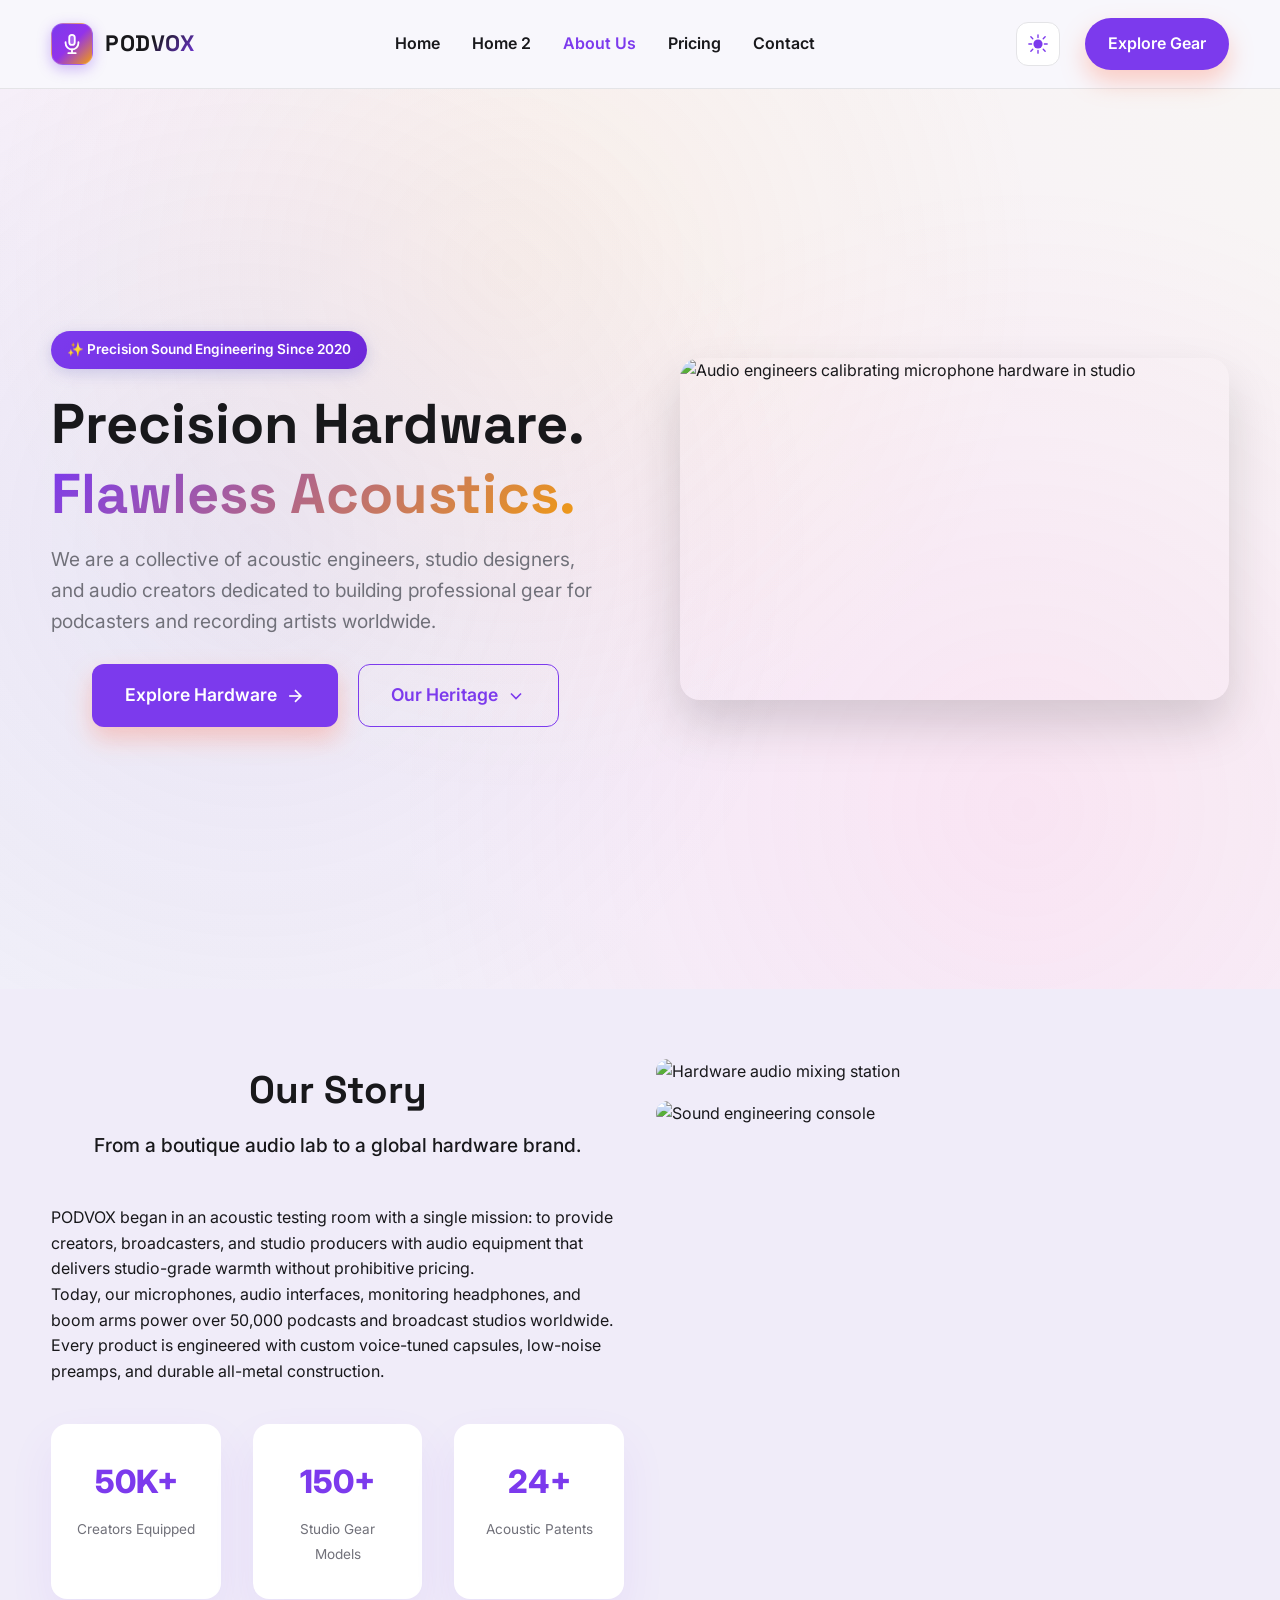
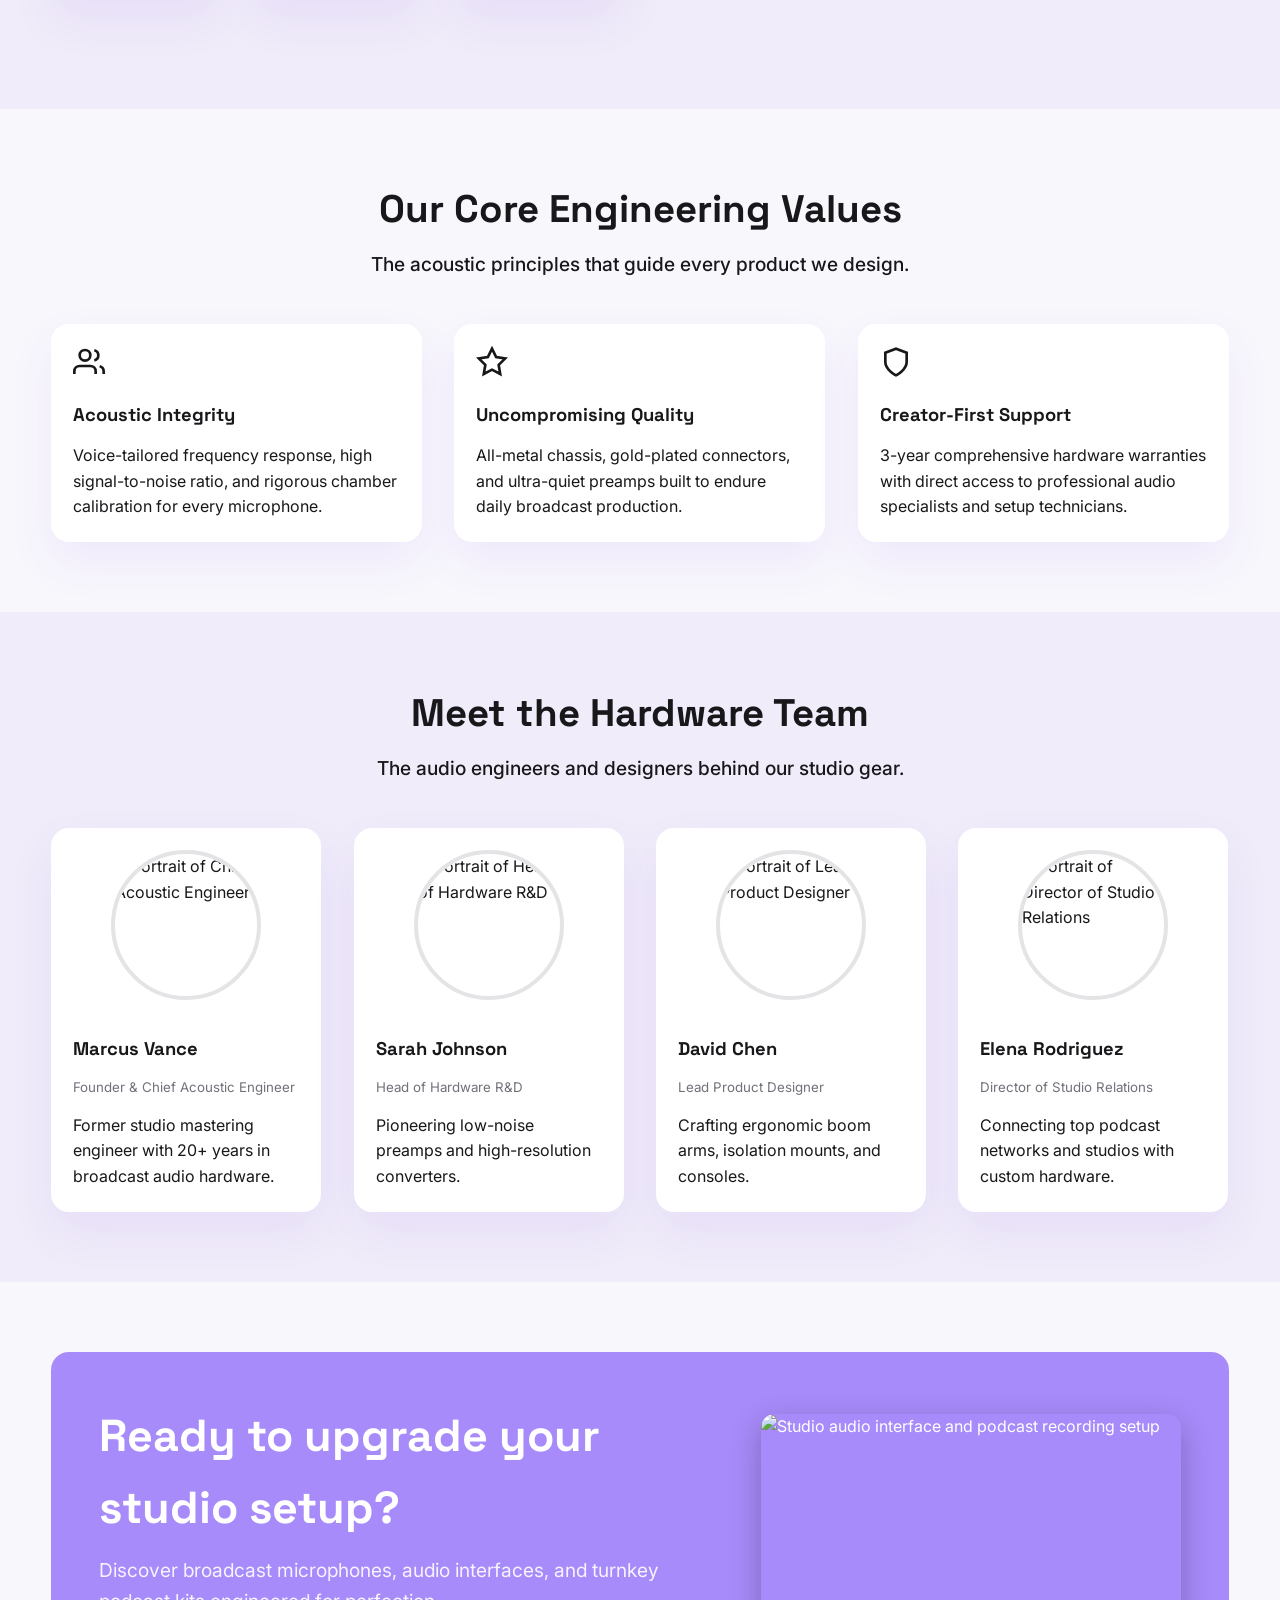
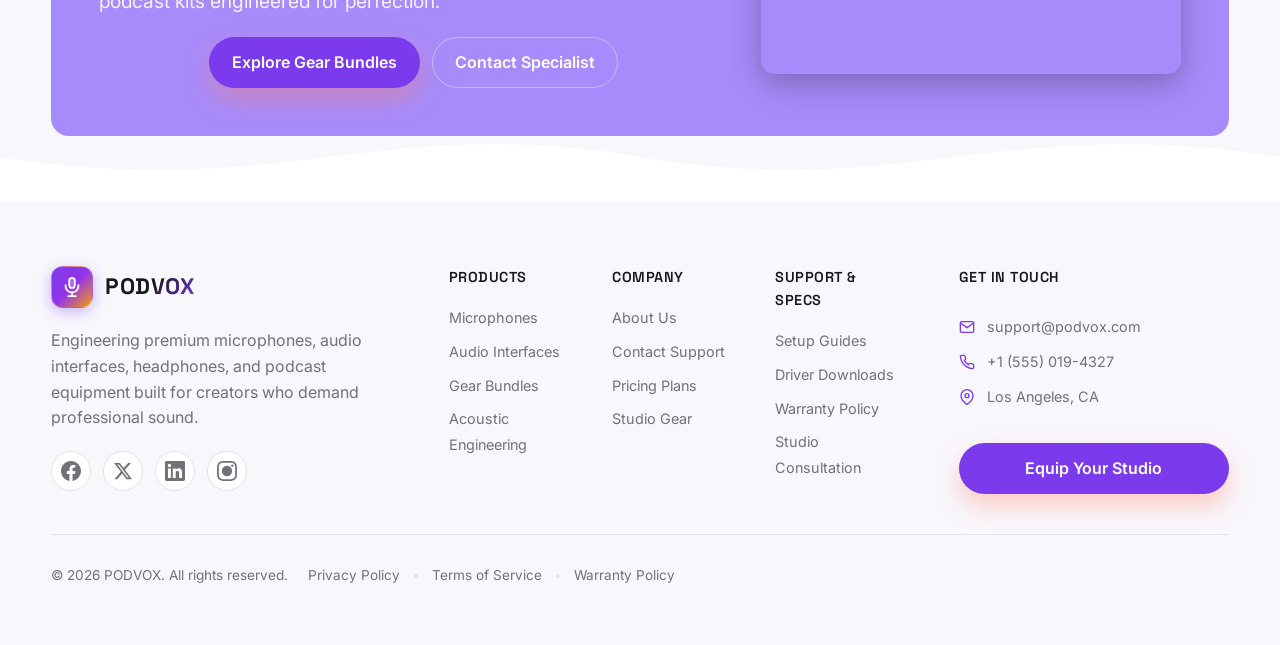
==== about.html @ 693b4741 "Initial commit: PODVOX Audio and Podcast Gear website" ====
<!DOCTYPE html>
<html lang="en">

<head>
    <meta charset="UTF-8" />
    <meta name="viewport" content="width=device-width, initial-scale=1.0" />
    <title>PODVOX | About Us</title>
    <link rel="icon" type="image/svg+xml" href="assets/images/favicon.svg" />
    <link rel="stylesheet" href="assets/css/style.css" />
</head>

<body>

    <header id="top">
        <div class="container nav">
            <a class="brand" href="index.html">
                <span class="brand-mark" aria-hidden="true">
                    <svg viewBox="0 0 24 24" fill="none" stroke="currentColor" stroke-width="2" stroke-linecap="round" stroke-linejoin="round">
                        <rect x="9" y="2" width="6" height="11" rx="3" fill="rgba(255,255,255,0.25)"></rect>
                        <path d="M5 10v1a7 7 0 0 0 14 0v-1"></path>
                        <line x1="12" y1="18" x2="12" y2="22"></line>
                        <line x1="8" y1="22" x2="16" y2="22"></line>
                    </svg>
                </span>
                <span class="brand-text">PODVOX</span>
            </a>
            <nav class="nav-links">
                <div class="nav-drawer-header">
                    <span class="drawer-brand">Menu</span>
                    <button class="close-nav-toggle" aria-label="Close menu">&times;</button>
                </div>
                <a href="index.html">
                    <svg width="20" height="20" viewBox="0 0 24 24" fill="none" stroke="currentColor" stroke-width="2">
                        <path d="M3 9l9-7 9 7v11a2 2 0 0 1-2 2H5a2 2 0 0 1-2-2z"></path>
                        <polyline points="9 22 9 12 15 12 15 22"></polyline>
                    </svg>
                    Home
                </a>
                <a href="home-2.html">
                    <svg width="20" height="20" viewBox="0 0 24 24" fill="none" stroke="currentColor" stroke-width="2">
                        <path d="M3 9l9-7 9 7v11a2 2 0 0 1-2 2H5a2 2 0 0 1-2-2z"></path>
                        <polyline points="9 22 9 12 15 12 15 22"></polyline>
                    </svg>
                    Home 2
                </a>
                <a href="about.html" class="active">
                    <svg width="20" height="20" viewBox="0 0 24 24" fill="none" stroke="currentColor" stroke-width="2">
                        <circle cx="12" cy="12" r="10"></circle>
                        <line x1="12" y1="16" x2="12" y2="12"></line>
                        <line x1="12" y1="8" x2="12.01" y2="8"></line>
                    </svg>
                    About Us
                </a>
                <a href="pricing.html">
                    <svg width="20" height="20" viewBox="0 0 24 24" fill="none" stroke="currentColor" stroke-width="2">
                        <circle cx="12" cy="12" r="10"></circle>
                        <polyline points="12 6 12 12 16 14"></polyline>
                    </svg>
                    Pricing
                </a>
                <a href="contact.html">
                    <svg width="20" height="20" viewBox="0 0 24 24" fill="none" stroke="currentColor" stroke-width="2">
                        <path d="M4 4h16c1.1 0 2 .9 2 2v12c0 1.1-.9 2-2 2H4c-1.1 0-2-.9-2-2V6c0-1.1.9-2 2-2z"></path>
                        <polyline points="22,6 12,13 2,6"></polyline>
                    </svg>
                    Contact
                </a>
            </nav>
            <div class="nav-actions">
                <button class="theme-toggle" type="button" aria-label="Toggle dark mode"></button>
                <button class="menu-toggle" type="button" aria-label="Open menu">
                    <svg width="24" height="24" viewBox="0 0 24 24" fill="none" stroke="currentColor" stroke-width="2"
                        stroke-linecap="round" stroke-linejoin="round">
                        <line x1="3" y1="12" x2="21" y2="12"></line>
                        <line x1="3" y1="6" x2="21" y2="6"></line>
                        <line x1="3" y1="18" x2="21" y2="18"></line>
                    </svg>
                </button>
                <a href="pricing.html" class="btn btn-primary desktop-only">Explore Gear</a>
            </div>
        </div>
    </header>

    <main>
        <section class="hero hero-unique">
            <div class="hero-background">
                <div class="hero-particles"></div>
                <div class="hero-gradient"></div>
            </div>
            <div class="container hero-container key-visual">
                <div class="hero-content">
                    <div class="hero-badge">
                        <span>✨ Precision Sound Engineering Since 2020</span>
                    </div>
                    <h1 class="hero-title">
                        <span class="title-line">Precision Hardware.</span>
                        <span class="title-line title-highlight">Flawless Acoustics.</span>
                    </h1>
                    <p class="hero-subtitle">We are a collective of acoustic engineers, studio designers, and audio creators dedicated to building professional gear for podcasters and recording artists worldwide.</p>
                    <div class="hero-actions">
                        <a class="btn btn-primary btn-large" href="pricing.html">
                            <span>Explore Hardware</span>
                            <svg width="20" height="20" viewBox="0 0 24 24" fill="none" stroke="currentColor"
                                stroke-width="2">
                                <line x1="5" y1="12" x2="19" y2="12"></line>
                                <polyline points="12 5 19 12 12 19"></polyline>
                            </svg>
                        </a>
                        <a class="btn btn-outline btn-large" href="#story">
                            <span>Our Heritage</span>
                            <svg width="20" height="20" viewBox="0 0 24 24" fill="none" stroke="currentColor"
                                stroke-width="2">
                                <polyline points="6 9 12 15 18 9"></polyline>
                            </svg>
                        </a>
                    </div>
                </div>
                <div class="hero-visual">
                    <div class="hero-card-3d">
                        <div class="card-face card-front">
                            <img src="https://images.unsplash.com/photo-1590602847861-f357a9332bbc?auto=format&fit=crop&w=800&q=80"
                                alt="Audio engineers calibrating microphone hardware in studio" />
                        </div>
                    </div>
                </div>
            </div>
        </section>

        <section class="section alt" id="story">
            <div class="container split">
                <div class="content-block">
                    <div class="section-title left-align">
                        <h2>Our Story</h2>
                        <p>From a boutique audio lab to a global hardware brand.</p>
                    </div>
                    <p>PODVOX began in an acoustic testing room with a single mission: to provide creators, broadcasters, and studio producers with audio equipment that delivers studio-grade warmth without prohibitive pricing.</p>
                    <p>Today, our microphones, audio interfaces, monitoring headphones, and boom arms power over 50,000 podcasts and broadcast studios worldwide. Every product is engineered with custom voice-tuned capsules, low-noise preamps, and durable all-metal construction.</p>
                    <div class="stats-grid">
                        <div class="stat-item">
                            <span class="stat-number">50K+</span>
                            <span class="stat-label">Creators Equipped</span>
                        </div>
                        <div class="stat-item">
                            <span class="stat-number">150+</span>
                            <span class="stat-label">Studio Gear Models</span>
                        </div>
                        <div class="stat-item">
                            <span class="stat-number">24+</span>
                            <span class="stat-label">Acoustic Patents</span>
                        </div>
                    </div>
                </div>
                <div class="visual-stack">
                    <img src="https://images.unsplash.com/photo-1598488035139-bdbb2231ce04?auto=format&fit=crop&w=800&q=80"
                        alt="Hardware audio mixing station" class="stack-img main-img">
                    <img src="https://images.unsplash.com/photo-1511671782779-c97d3d27a1d4?auto=format&fit=crop&w=600&q=80"
                        alt="Sound engineering console" class="stack-img sub-img">
                </div>
            </div>
        </section>

        <section class="section">
            <div class="container">
                <div class="section-title">
                    <h2>Our Core Engineering Values</h2>
                    <p>The acoustic principles that guide every product we design.</p>
                </div>
                <div class="card-grid">
                    <article class="card">
                        <div class="icon-box">
                            <svg width="32" height="32" viewBox="0 0 24 24" fill="none" stroke="currentColor"
                                stroke-width="2">
                                <path d="M17 21v-2a4 4 0 0 0-4-4H5a4 4 0 0 0-4 4v2"></path>
                                <circle cx="9" cy="7" r="4"></circle>
                                <path d="M23 21v-2a4 4 0 0 0-3-3.87"></path>
                                <path d="M16 3.13a4 4 0 0 1 0 7.75"></path>
                            </svg>
                        </div>
                        <h3>Acoustic Integrity</h3>
                        <p>Voice-tailored frequency response, high signal-to-noise ratio, and rigorous chamber calibration for every microphone.</p>
                    </article>
                    <article class="card">
                        <div class="icon-box">
                            <svg width="32" height="32" viewBox="0 0 24 24" fill="none" stroke="currentColor"
                                stroke-width="2">
                                <polygon
                                    points="12 2 15.09 8.26 22 9.27 17 14.14 18.18 21.02 12 17.77 5.82 21.02 7 14.14 2 9.27 8.91 8.26 12 2">
                                </polygon>
                            </svg>
                        </div>
                        <h3>Uncompromising Quality</h3>
                        <p>All-metal chassis, gold-plated connectors, and ultra-quiet preamps built to endure daily broadcast production.</p>
                    </article>
                    <article class="card">
                        <div class="icon-box">
                            <svg width="32" height="32" viewBox="0 0 24 24" fill="none" stroke="currentColor"
                                stroke-width="2">
                                <path d="M12 22s8-4 8-10V5l-8-3-8 3v7c0 6 8 10 8 10z"></path>
                            </svg>
                        </div>
                        <h3>Creator-First Support</h3>
                        <p>3-year comprehensive hardware warranties with direct access to professional audio specialists and setup technicians.</p>
                    </article>
                </div>
            </div>
        </section>

        <section class="section alt">
            <div class="container">
                <div class="section-title">
                    <h2>Meet the Hardware Team</h2>
                    <p>The audio engineers and designers behind our studio gear.</p>
                </div>
                <div class="card-grid">
                    <article class="card text-center">
                        <img class="media-cover circle-avatar"
                            src="https://images.unsplash.com/photo-1507003211169-0a1dd7228f2d?auto=format&fit=crop&w=400&q=80"
                            alt="Portrait of Chief Acoustic Engineer" />
                        <h3>Marcus Vance</h3>
                        <small>Founder & Chief Acoustic Engineer</small>
                        <p>Former studio mastering engineer with 20+ years in broadcast audio hardware.</p>
                    </article>
                    <article class="card text-center">
                        <img class="media-cover circle-avatar"
                            src="https://images.unsplash.com/photo-1573496359142-b8d87734a5a2?auto=format&fit=crop&w=400&q=80"
                            alt="Portrait of Head of Hardware R&D" />
                        <h3>Sarah Johnson</h3>
                        <small>Head of Hardware R&D</small>
                        <p>Pioneering low-noise preamps and high-resolution converters.</p>
                    </article>
                    <article class="card text-center">
                        <img class="media-cover circle-avatar"
                            src="https://images.unsplash.com/photo-1500648767791-00dcc994a43e?auto=format&fit=crop&w=400&q=80"
                            alt="Portrait of Lead Product Designer" />
                        <h3>David Chen</h3>
                        <small>Lead Product Designer</small>
                        <p>Crafting ergonomic boom arms, isolation mounts, and consoles.</p>
                    </article>
                    <article class="card text-center">
                        <img class="media-cover circle-avatar"
                            src="https://images.unsplash.com/photo-1534528741775-53994a69daeb?auto=format&fit=crop&w=400&q=80"
                            alt="Portrait of Director of Studio Relations" />
                        <h3>Elena Rodriguez</h3>
                        <small>Director of Studio Relations</small>
                        <p>Connecting top podcast networks and studios with custom hardware.</p>
                    </article>
                </div>
            </div>
        </section>

        <section class="section">
            <div class="container">
                <div class="cta-banner cta-split">
                    <div>
                        <h2>Ready to upgrade your studio setup?</h2>
                        <p>Discover broadcast microphones, audio interfaces, and turnkey podcast kits engineered for perfection.</p>
                        <div class="cta-actions">
                            <a class="btn btn-primary" href="pricing.html">Explore Gear Bundles</a>
                            <a class="btn btn-outline" href="contact.html">Contact Specialist</a>
                        </div>
                    </div>
                    <img class="media-cover cta-media"
                        src="https://images.unsplash.com/photo-1598488035139-bdbb2231ce04?auto=format&fit=crop&w=1200&q=80"
                        alt="Studio audio interface and podcast recording setup" />
                </div>
            </div>
        </section>

    </main>

    <footer class="footer">
        <div class="footer-wave">
            <svg viewBox="0 0 1440 100" xmlns="http://www.w3.org/2000/svg">
                <path d="M0,50 C320,100 420,0 720,50 C1020,100 1120,0 1440,50 L1440,100 L0,100 Z" fill="var(--card)">
                </path>
            </svg>
        </div>
        <div class="container footer-content">
            <div class="footer-main">
                <div class="footer-brand">
                    <a class="brand" href="index.html">
                        <span class="brand-mark" aria-hidden="true">
                            <svg viewBox="0 0 24 24" fill="none" stroke="currentColor" stroke-width="2" stroke-linecap="round" stroke-linejoin="round">
                                <rect x="9" y="2" width="6" height="11" rx="3" fill="rgba(255,255,255,0.25)"></rect>
                                <path d="M5 10v1a7 7 0 0 0 14 0v-1"></path>
                                <line x1="12" y1="18" x2="12" y2="22"></line>
                                <line x1="8" y1="22" x2="16" y2="22"></line>
                            </svg>
                        </span>
                        <span class="brand-text">PODVOX</span>
                    </a>
                    <p class="footer-description">Engineering premium microphones, audio interfaces, headphones, and podcast equipment built for creators who demand professional sound.</p>
                    <div class="footer-social">
                        <a href="#" class="social-icon" aria-label="Facebook">
                            <svg width="20" height="20" viewBox="0 0 24 24" fill="currentColor">
                                <path
                                    d="M24 12.073c0-6.627-5.373-12-12-12s-12 5.373-12 12c0 5.99 4.388 10.954 10.125 11.854v-8.385H7.078v-3.47h3.047V9.43c0-3.007 1.792-4.669 4.533-4.669 1.312 0 2.686.235 2.686.235v2.953H15.83c-1.491 0-1.956.925-1.956 1.874v2.25h3.328l-.532 3.47h-2.796v8.385C19.612 23.027 24 18.062 24 12.073z" />
                            </svg>
                        </a>
                        <a href="#" class="social-icon" aria-label="Twitter/X">
                            <svg width="20" height="20" viewBox="0 0 24 24" fill="currentColor">
                                <path
                                    d="M18.244 2.25h3.308l-7.227 8.26 8.502 11.24H16.17l-5.214-6.817L4.99 21.75H1.68l7.73-8.835L1.254 2.25H8.08l4.713 6.231zm-1.161 17.52h1.833L7.084 4.126H5.117z" />
                            </svg>
                        </a>
                        <a href="#" class="social-icon" aria-label="LinkedIn">
                            <svg width="20" height="20" viewBox="0 0 24 24" fill="currentColor">
                                <path
                                    d="M20.447 20.452h-3.554v-5.569c0-1.328-.027-3.037-1.852-3.037-1.853 0-2.136 1.445-2.136 2.939v5.667H9.351V9h3.414v1.561h.046c.477-.9 1.637-1.85 3.37-1.85 3.601 0 4.267 2.37 4.267 5.455v6.286zM5.337 7.433c-1.144 0-2.063-.926-2.063-2.065 0-1.138.92-2.063 2.063-2.063 1.14 0 2.064.925 2.064 2.063 0 1.139-.925 2.065-2.064 2.065zm1.782 13.019H3.555V9h3.564v11.452zM22.225 0H1.771C.792 0 0 .774 0 1.729v20.542C0 23.227.792 24 1.771 24h20.451C23.2 24 24 23.227 24 22.271V1.729C24 .774 23.2 0 22.222 0h.003z" />
                            </svg>
                        </a>
                        <a href="#" class="social-icon" aria-label="Instagram">
                            <svg width="20" height="20" viewBox="0 0 24 24" fill="currentColor">
                                <path
                                    d="M12 2.163c3.204 0 3.584.012 4.85.07 3.252.148 4.771 1.691 4.919 4.919.058 1.265.069 1.645.069 4.849 0 3.205-.012 3.584-.069 4.849-.149 3.225-1.664 4.771-4.919 4.919-1.266.058-1.644.07-4.85.07-3.204 0-3.584-.012-4.849-.07-3.26-.149-4.771-1.699-4.919-4.92-.058-1.265-.07-1.644-.07-4.849 0-3.204.013-3.583.07-4.849.149-3.227 1.664-4.771 4.919-4.919 1.266-.057 1.645-.069 4.849-.069zm0-2.163c-3.259 0-3.667.014-4.947.072-4.358.2-6.78 2.618-6.98 6.98-.059 1.281-.073 1.689-.073 4.948 0 3.259.014 3.668.072 4.948.2 4.358 2.618 6.78 6.98 6.98 1.281.058 1.689.072 4.948.072 3.259 0 3.668-.014 4.948-.072 4.354-.2 6.782-2.618 6.979-6.98.059-1.28.073-1.689.073-4.948 0-3.259-.014-3.667-.072-4.947-.196-4.354-2.617-6.78-6.979-6.98-1.281-.059-1.69-.073-4.949-.073zM5.838 12a6.162 6.162 0 1 1 12.324 0 6.162 6.162 0 0 1-12.324 0zM12 16a4 4 0 1 1 0-8 4 4 0 0 1 0 8zm4.965-10.405a1.44 1.44 0 1 1 2.881.001 1.44 1.44 0 0 1-2.881-.001z" />
                            </svg>
                        </a>
                    </div>
                </div>

                <div class="footer-links-section">
                    <div class="footer-links-group">
                        <h4>Products</h4>
                        <ul>
                            <li><a href="index.html">Microphones</a></li>
                            <li><a href="home-2.html">Audio Interfaces</a></li>
                            <li><a href="pricing.html">Gear Bundles</a></li>
                            <li><a href="about.html">Acoustic Engineering</a></li>
                        </ul>
                    </div>

                    <div class="footer-links-group">
                        <h4>Company</h4>
                        <ul>
                            <li><a href="about.html">About Us</a></li>
                            <li><a href="contact.html">Contact Support</a></li>
                            <li><a href="pricing.html">Pricing Plans</a></li>
                            <li><a href="home-2.html">Studio Gear</a></li>
                        </ul>
                    </div>

                    <div class="footer-links-group">
                        <h4>Support &amp; Specs</h4>
                        <ul>
                            <li><a href="contact.html">Setup Guides</a></li>
                            <li><a href="contact.html">Driver Downloads</a></li>
                            <li><a href="pricing.html">Warranty Policy</a></li>
                            <li><a href="contact.html">Studio Consultation</a></li>
                        </ul>
                    </div>
                </div>

                <div class="footer-contact">
                    <h4>Get in Touch</h4>
                    <div class="contact-info">
                        <div class="contact-item">
                            <svg width="16" height="16" viewBox="0 0 24 24" fill="none" stroke="currentColor"
                                stroke-width="2">
                                <path d="M4 4h16c1.1 0 2 .9 2 2v12c0 1.1-.9 2-2 2H4c-1.1 0-2-.9-2-2V6c0-1.1.9-2 2-2z">
                                </path>
                                <polyline points="22,6 12,13 2,6"></polyline>
                            </svg>
                            <span>support@podvox.com</span>
                        </div>
                        <div class="contact-item">
                            <svg width="16" height="16" viewBox="0 0 24 24" fill="none" stroke="currentColor"
                                stroke-width="2">
                                <path
                                    d="M22 16.92v3a2 2 0 0 1-2.18 2 19.79 19.79 0 0 1-8.63-3.07 19.5 19.5 0 0 1-6-6 19.79 19.79 0 0 1-3.07-8.67A2 2 0 0 1 4.11 2h3a2 2 0 0 1 2 1.72 12.84 12.84 0 0 0 .7 2.81 2 2 0 0 1-.45 2.11L8.09 9.91a16 16 0 0 0 6 6l1.27-1.27a2 2 0 0 1 2.11-.45 12.84 12.84 0 0 0 2.81.7A2 2 0 0 1 22 16.92z">
                                </path>
                            </svg>
                            <span>+1 (555) 019-4327</span>
                        </div>
                        <div class="contact-item">
                            <svg width="16" height="16" viewBox="0 0 24 24" fill="none" stroke="currentColor"
                                stroke-width="2">
                                <path d="M21 10c0 7-9 13-9 13s-9-6-9-13a9 9 0 0 1 18 0z"></path>
                                <circle cx="12" cy="10" r="3"></circle>
                            </svg>
                            <span>Los Angeles, CA</span>
                        </div>
                    </div>
                    <div class="footer-cta">
                        <a href="pricing.html" class="btn btn-primary">Equip Your Studio</a>
                    </div>
                </div>
            </div>

            <div class="footer-bottom">
                <div class="footer-bottom-content">
                    <p class="copyright">© 2026 PODVOX. All rights reserved.</p>
                    <div class="footer-legal">
                        <a href="#">Privacy Policy</a>
                        <span class="separator">•</span>
                        <a href="#">Terms of Service</a>
                        <span class="separator">•</span>
                        <a href="#">Warranty Policy</a>
                    </div>
                </div>
            </div>
        </div>
    </footer>

    <script src="assets/js/main.js"></script>
</body>

</html>
---- assets/css/style.css ----
@import url("https://fonts.googleapis.com/css2?family=Inter:wght@300;400;500;600;700;800&family=Space+Grotesk:wght@400;500;600;700&display=swap");

:root {
  --color-bg: #F8F7FC;
  --color-surface: #ffffff;
  --color-surface-alt: #f0ecf9;
  --color-text-primary: #18181B;
  --color-text-secondary: #71717A;
  --color-border: #E4E4E7;
  --color-icon: #7C3AED;
  --color-shadow: 0 20px 45px rgba(124, 58, 237, 0.08);
  --color-topbar-text: #F5F5F7;
  --color-footer-text: #F5F5F7;
  --button-primary-bg: #7C3AED;
  --button-primary-text: #ffffff;
  --button-outline-border: #7C3AED;
  --button-outline-text: #7C3AED;
  --bg: var(--color-bg);
  --bg-alt: var(--color-surface-alt);
  --ink: var(--color-text-primary);
  --muted: var(--color-text-secondary);
  --primary: var(--button-primary-bg);
  --primary-dark: #6D28D9;
  --secondary: #A78BFA;
  --accent: #F59E0B;
  --card: var(--color-surface);
  --border: var(--color-border);
  --shadow: var(--color-shadow);
  --radius: 18px;
  --font-heading: "Space Grotesk", sans-serif;
  --font-body: "Inter", "Segoe UI", sans-serif;
}

[data-theme="dark"] {
  --color-bg: #0B0B12;
  --color-surface: #151521;
  --color-surface-alt: #1a1a2b;
  --color-text-primary: #F5F5F7;
  --color-text-secondary: #A1A1AA;
  --color-border: #26263a;
  --color-icon: #A78BFA;
  --color-shadow: 0 20px 45px rgba(0, 0, 0, 0.6);
  --color-topbar-text: #F5F5F7;
  --color-footer-text: #F5F5F7;
  --button-outline-border: #7C3AED;
  --button-outline-text: #F5F5F7;
  --secondary: #A78BFA;
}

* {
  box-sizing: border-box;
  margin: 0;
  padding: 0;
}

html {
  scroll-behavior: smooth;
  overflow-x: hidden;
}

body {
  font-family: var(--font-body, "Inter", "Segoe UI", sans-serif);
  color: var(--ink);
  background: var(--bg);
  line-height: 1.6;
}

h1, h2, h3, h4, h5, h6 {
  font-family: var(--font-heading, "Space Grotesk", sans-serif);
}

.container,
.hero-grid,
.hero-card,
.hero-media,
.story-block,
.cta-banner {
  box-sizing: border-box;
  max-width: 100%;
}

.reveal {
  opacity: 0;
  transform: translateX(40px) scale(0.96);
  transition: opacity 0.7s cubic-bezier(0.16, 1, 0.3, 1), transform 0.7s cubic-bezier(0.16, 1, 0.3, 1);
  will-change: opacity, transform;
}

.reveal.is-visible {
  opacity: 1;
  transform: translateX(0) scale(1);
}

@media (max-width: 600px) {
  .reveal {
    transform: translateY(20px) scale(0.98);
  }
}

@media (prefers-reduced-motion: reduce) {

  .reveal,
  .reveal.is-visible {
    opacity: 1 !important;
    transform: none !important;
    transition: none !important;
  }
}

img {
  max-width: 100%;
  display: block;
  border-radius: calc(var(--radius) - 6px);
}

a {
  text-decoration: none;
  color: inherit;
}

ul {
  list-style: none;
}

.container {
  width: min(1200px, 92%);
  margin: 0 auto;
}

.topbar {
  background: var(--secondary);
  color: var(--color-topbar-text);
  padding: 10px 0;
  font-size: 0.9rem;
}

.topbar .topbar-inner {
  display: flex;
  align-items: center;
  justify-content: center;
  gap: 16px;
  flex-wrap: wrap;
  text-align: center;
}

.topbar .tag {
  background: rgba(255, 255, 255, 0.15);
  padding: 4px 12px;
  border-radius: 999px;
}

.cta-banner {
  text-align: center;
  padding: 60px 20px;
  background: var(--secondary);
  color: #fff;
  border-radius: var(--radius);
  display: flex;
  flex-direction: column;
  align-items: center;
  gap: 16px;
}

.cta-banner.cta-split {
  display: grid;
  grid-template-columns: 1.2fr 0.8fr;
  gap: 32px;
  align-items: center;
  text-align: left;
  padding: 48px;
}

.cta-banner.cta-split p {
  margin: 12px 0 20px;
}

.cta-actions {
  display: flex;
  gap: 14px;
  flex-wrap: wrap;
}

.cta-media {
  width: 100%;
  height: 260px;
  object-fit: cover;
  border-radius: calc(var(--radius) - 4px);
  box-shadow: 0 10px 30px rgba(0, 0, 0, 0.25);
}

@media (max-width: 850px) {
  .cta-banner.cta-split {
    grid-template-columns: 1fr;
    text-align: center;
    padding: 36px 20px;
  }

  .cta-actions {
    justify-content: center;
  }

  .cta-media {
    max-height: 220px;
  }
}

.cta-banner h2 {
  font-family: "Space Grotesk", sans-serif;
  font-size: clamp(1.8rem, 4vw, 2.8rem);
}

.cta-banner p {
  font-size: clamp(1rem, 3vw, 1.2rem);
  opacity: 0.9;
  max-width: 600px;
  margin: 0 auto;
}

.hero-card {
  border-radius: var(--radius);
  overflow: hidden;
  box-shadow: var(--shadow);
  margin-top: 20px;
}

.hero-card img {
  width: 100%;
  aspect-ratio: 16 / 10;
  object-fit: cover;
}

.media-strip {
  display: flex;
  gap: 12px;
  margin: 12px 0;
  padding: 0 12px;
}

.media-strip img {
  width: 60px;
  height: 60px;
  border-radius: 12px;
  object-fit: cover;
}

header {
  position: sticky;
  top: 0;
  z-index: 10;
  background: var(--bg);
  border-bottom: 1px solid var(--border);
}

.nav {
  display: flex;
  align-items: center;
  justify-content: space-between;
  padding: 18px 0;
  gap: 12px;
  flex-wrap: nowrap;
}

.brand {
  display: inline-flex;
  align-items: center;
  gap: 12px;
  font-weight: 800;
  font-family: "Space Grotesk", sans-serif;
  font-size: 1.45rem;
  letter-spacing: -0.02em;
  color: var(--ink);
  transition: transform 0.2s ease, opacity 0.2s ease;
  flex-wrap: nowrap;
  text-decoration: none;
}

.brand:hover {
  opacity: 0.95;
  transform: translateY(-1px);
}

.brand-mark {
  width: 42px;
  height: 42px;
  border-radius: 12px;
  background: linear-gradient(135deg, #7C3AED 0%, #9333EA 50%, #F59E0B 100%);
  display: flex;
  align-items: center;
  justify-content: center;
  color: #ffffff;
  flex-shrink: 0;
  box-shadow: 0 4px 14px rgba(124, 58, 237, 0.35);
  border: 1px solid rgba(255, 255, 255, 0.2);
  transition: transform 0.3s ease, box-shadow 0.3s ease;
}

.brand-mark svg {
  width: 22px;
  height: 22px;
  display: block;
}

.brand:hover .brand-mark {
  transform: rotate(-4deg) scale(1.06);
  box-shadow: 0 6px 20px rgba(124, 58, 237, 0.5);
}

.brand-text {
  font-weight: 800;
  font-size: 1.4rem;
  letter-spacing: 0.5px;
  background: linear-gradient(135deg, var(--ink) 50%, var(--primary) 100%);
  -webkit-background-clip: text;
  -webkit-text-fill-color: transparent;
}

[data-theme="dark"] .brand-text {
  background: linear-gradient(135deg, #FFFFFF 60%, #C4B5FD 100%);
  -webkit-background-clip: text;
  -webkit-text-fill-color: transparent;
}

.nav-links {
  display: flex;
  gap: clamp(12px, 2.5vw, 32px);
  align-items: center;
  font-weight: 600;
}

/* Hide mobile-specific elements globally */
.nav-drawer-header,
.nav-links a svg,
.mobile-only {
  display: none;
}

.nav-links a {
  color: var(--ink);
  transition: color 0.2s;
  text-decoration: none;
}

.nav-links a:hover,
.nav-links a.active {
  color: var(--primary);
}

/* Desktop link visibility */
@media (min-width: 1101px) {

  /* Hide ONLY Login/Signup links on desktop because they are buttons */
  .nav-links a[href^="login"],
  .nav-links a[href^="signup"] {
    display: none !important;
  }
}

@media (min-width: 1101px) {
  .mobile-only {
    display: none !important;
  }
}

@media (max-width: 1100px) {
  .desktop-only {
    display: none !important;
  }
}

.nav-actions {
  display: flex;
  align-items: center;
  gap: 10px;
  flex-shrink: 0;
  justify-content: flex-end;
}

.theme-toggle {
  border: 1px solid var(--border);
  background: var(--card);
  color: var(--color-icon);
  width: 44px;
  height: 44px;
  border-radius: 12px;
  display: grid;
  place-items: center;
  cursor: pointer;
  transition: transform 0.2s ease, box-shadow 0.2s ease;
  margin-right: 15px;
}

.theme-toggle:hover {
  transform: translateY(-2px);
  box-shadow: var(--shadow);
}

.btn {
  display: flex;
  align-items: center;
  justify-content: center;
  gap: 10px;
  padding: 12px 22px;
  border-radius: 999px;
  border: 1px solid transparent;
  font-weight: 600;
  transition: transform 0.2s ease, box-shadow 0.2s ease;
}

.btn-primary {
  background: var(--button-primary-bg);
  color: var(--button-primary-text);
  box-shadow: 0 12px 25px rgba(255, 122, 92, 0.35);
}

.btn-primary:hover {
  transform: translateY(-2px);
  box-shadow: 0 16px 35px rgba(255, 122, 92, 0.35);
}

.btn-outline {
  border-color: var(--button-outline-border);
  color: var(--button-outline-text);
  background: transparent;
}

.btn-outline:hover {
  border-color: var(--primary);
  color: var(--primary);
}

main .btn {
  margin-left: auto;
  margin-right: auto;
}

main .btn {
  margin-left: auto;
  margin-right: auto;
}

.menu-toggle {
  display: none;
  border: none;
  background: var(--secondary);
  color: #fff;
  padding: 10px 12px;
  border-radius: 12px;
}

.hero {
  padding: 80px 0 60px;
  overflow-x: hidden;
}

.hero-grid {
  display: grid;
  grid-template-columns: repeat(2, minmax(0, 1fr));
  gap: 48px;
  align-items: center;
  width: 100%;
  overflow: hidden;
}

.hero-grid> :first-child {
  padding-left: clamp(20px, 5vw, 60px);
  padding-right: clamp(16px, 3vw, 40px);
}

.hero h1 {
  font-family: "Space Grotesk", sans-serif;
  font-size: clamp(2.4rem, 4vw, 3.4rem);
  line-height: 1.1;
  margin-bottom: 16px;
}

.hero p {
  color: var(--muted);
  margin-bottom: 28px;
}

.hero-card {
  background: var(--card);
  padding: 24px;
  border-radius: var(--radius);
  box-shadow: var(--shadow);
  overflow: hidden;
}

.media-strip {
  display: grid;
  grid-template-columns: repeat(3, minmax(0, 1fr));
  gap: 12px;
  margin-top: 16px;
  width: 100%;
}

.hero-badges {
  display: flex;
  gap: 12px;
  flex-wrap: wrap;
  margin-top: 18px;
}

.hero-actions {
  display: flex;
  flex-wrap: wrap;
  margin-bottom: 18px;
  justify-content: center;
  gap: 16px;
}

.hero-actions .btn,
.cta-actions .btn {
  margin: 0;
}

.badge {
  background: var(--bg-alt);
  color: var(--ink);
  padding: 6px 14px;
  border-radius: 999px;
  font-size: 0.85rem;
}

.media-cover {
  width: 100%;
  aspect-ratio: 16 / 10;
  object-fit: cover;
  max-width: 100%;
}

.circle-avatar {
  width: 150px;
  height: 150px;
  border-radius: 50% !important;
  margin: 0 auto 20px;
  border: 4px solid var(--border);
  object-fit: cover;
  display: block;
}

.cover-square {
  aspect-ratio: 1 / 1;
}

.hero-media {
  display: grid;
  gap: 16px;
  width: 100%;
}

.section {
  padding: 70px 0;
  overflow-x: hidden;
}

.section.alt {
  background: var(--bg-alt);
}

.view {
  transition: opacity 0.25s ease, transform 0.25s ease;
}

.view.is-hidden {
  opacity: 0;
  transform: translateY(12px);
}

.view[hidden] {
  display: none;
}

.section-title {
  text-align: center;
  margin-bottom: 44px;
}

.section-title.align-left {
  text-align: left;
}

.section-title h2 {
  font-family: "Space Grotesk", sans-serif;
  font-size: clamp(2rem, 3vw, 2.6rem);
}

.section-title p {
  color: var(--muted);
  margin-top: 10px;
}

.card-grid {
  display: grid;
  grid-template-columns: repeat(auto-fit, minmax(230px, 1fr));
  gap: 32px;
}

.card {
  background: var(--card);
  padding: 22px;
  border-radius: var(--radius);
  box-shadow: var(--shadow);
  display: grid;
  gap: 14px;
}

.price-card[data-plan],
.blog-card[data-post] {
  cursor: pointer;
}

.card h3 {
  font-size: 1.15rem;
}

.card small {
  color: var(--muted);
}

.episode-row {
  display: grid;
  grid-template-columns: 80px 1fr auto;
  gap: 18px;
  align-items: center;
  background: var(--card);
  padding: 18px 22px;
  border-radius: var(--radius);
  box-shadow: var(--shadow);
}

.episode-row+.episode-row {
  margin-top: 16px;
}

.story-grid {
  display: grid;
  gap: 24px;
  width: 100%;
}

.story-block {
  display: grid;
  grid-template-columns: repeat(2, minmax(0, 1fr));
  gap: 24px;
  align-items: center;
  background: var(--card);
  padding: clamp(18px, 3vw, 28px);
  border-radius: var(--radius);
  box-shadow: var(--shadow);
  width: 100%;
}

.story-content {
  display: grid;
  gap: 12px;
}

.story-block:nth-child(even) .story-media {
  order: 2;
}

.cta-split {
  grid-template-columns: repeat(2, minmax(0, 1fr));
  align-items: center;
}

.cta-actions {
  display: flex;
  flex-wrap: wrap;
  gap: 12px;
  justify-content: center;
}


.feature-list {
  display: grid;
  grid-template-columns: repeat(auto-fit, minmax(220px, 1fr));
  gap: 22px;
}

.feature {
  background: var(--card);
  padding: 20px;
  border-radius: var(--radius);
  border: 1px solid var(--border);
}

.subscribe-grid {
  display: grid;
  grid-template-columns: 1.2fr 1fr;
  gap: 30px;
  align-items: center;
}

.pill-list {
  display: flex;
  flex-wrap: wrap;
  gap: 12px;
}

.pill {
  border: 1px solid var(--border);
  padding: 10px 16px;
  border-radius: 999px;
  background: var(--card);
  font-weight: 600;
}

.form-card {
  background: var(--card);
  padding: 32px;
  border-radius: var(--radius);
  box-shadow: var(--shadow);
  border: 1px solid var(--border);
  display: flex;
  flex-direction: column;
  gap: 16px;
  height: fit-content;
  box-sizing: border-box;
}

.container > .form-card {
  max-width: 680px;
  width: 100%;
  margin: 0 auto;
}

.form-card img {
  width: 100%;
  height: 220px;
  max-height: 240px;
  object-fit: cover;
  border-radius: calc(var(--radius) - 6px);
  margin-bottom: 4px;
}

.form-card h3 {
  font-family: "Space Grotesk", sans-serif;
  font-size: 1.35rem;
  color: var(--ink);
  margin-bottom: 2px;
}

.form-card .btn {
  justify-content: center;
  margin-inline: auto;
  width: 100%;
}

.form-footnote {
  font-size: 0.88rem;
  color: var(--muted);
  text-align: center;
  line-height: 1.4;
  margin-top: 4px;
}

.support-details-box {
  background: var(--bg-alt);
  padding: 16px;
  border-radius: 12px;
  border: 1px solid var(--border);
  display: flex;
  flex-direction: column;
  gap: 8px;
  margin: 4px 0;
}

.support-details-box p {
  margin: 0;
  font-size: 0.92rem;
}

input,
select,
textarea {
  width: 100%;
  padding: 12px 14px;
  border-radius: 12px;
  border: 1px solid var(--border);
  font-family: inherit;
  background: var(--card);
  color: var(--ink);
  box-sizing: border-box;
}

textarea {
  min-height: 120px;
  resize: vertical;
}

.split {
  display: grid;
  grid-template-columns: repeat(2, minmax(0, 1fr));
  gap: 32px;
  align-items: start;
}

@media (max-width: 800px) {
  .split {
    grid-template-columns: 1fr;
    gap: 24px;
  }
}

.visual-stack {
  display: flex;
  flex-direction: column;
  gap: 16px;
}

.visual-stack .stack-img {
  width: 100%;
  object-fit: cover;
}

.stats {
  display: grid;
  grid-template-columns: repeat(auto-fit, minmax(180px, 1fr));
  gap: 20px;
  text-align: center;
}

.stats .stat {
  background: var(--card);
  padding: 18px;
  border-radius: var(--radius);
  border: 1px solid var(--border);
}

.pricing-grid {
  display: grid;
  grid-template-columns: repeat(auto-fit, minmax(280px, 1fr));
  gap: 32px;
  align-items: stretch;
  justify-content: center;
}

@media (min-width: 768px) {
  .pricing-grid .price-card:nth-child(4):last-child {
    grid-column: 2;
  }
}

.price-card {
  background: var(--card);
  padding: 28px;
  border-radius: var(--radius);
  border: 1px solid var(--border);
  display: flex;
  flex-direction: column;
  gap: 16px;
  height: 100%;
}

.price-card img {
  width: 100%;
  aspect-ratio: 16 / 10;
  object-fit: cover;
  border-radius: 12px;
  margin-bottom: 4px;
}

.price-card>.btn {
  align-self: center;
  margin-top: auto;
}

.price {
  font-size: 2rem;
  font-weight: 700;
}

.plan-header {
  display: flex;
  justify-content: space-between;
  gap: 16px;
  align-items: flex-start;
  min-height: 90px;
}

.plan-header>div {
  display: grid;
  gap: 4px;
}

.plan-tagline {
  color: var(--muted);
}

.price small {
  font-size: 0.9rem;
  font-weight: 600;
  color: var(--muted);
}

.plan-meta {
  display: grid;
  grid-template-columns: repeat(2, minmax(0, 1fr));
  gap: 12px;
  background: var(--bg-alt);
  padding: 16px;
  border-radius: 12px;
  min-height: 110px;
}

.plan-meta h4 {
  font-size: 0.85rem;
  color: var(--muted);
  margin-bottom: 4px;
}

.price-features {
  display: grid;
  gap: 10px;
}

.price-features li {
  position: relative;
  padding-left: 16px;
}

.price-features li::before {
  content: "";
  width: 6px;
  height: 6px;
  border-radius: 50%;
  background: var(--accent);
  position: absolute;
  left: 0;
  top: 9px;
}

.plan-cta {
  margin-top: auto;
  display: flex;
  justify-content: center;
}

.plan-actions {
  display: flex;
  justify-content: center;
  margin-top: 12px;
}

.table {
  width: 100%;
  border-collapse: collapse;
  background: var(--card);
  border-radius: var(--radius);
  overflow: hidden;
  box-shadow: var(--shadow);
}

.table th,
.table td {
  padding: 16px;
  text-align: left;
  border-bottom: 1px solid var(--border);
}

.table th {
  background: var(--bg-alt);
}

.faq-item {
  background: var(--card);
  padding: 18px 22px;
  border-radius: var(--radius);
  border: 1px solid var(--border);
}

.faq-item+.faq-item {
  margin-top: 14px;
}

.blog-grid {
  display: grid;
  grid-template-columns: repeat(auto-fit, minmax(250px, 1fr));
  gap: 24px;
}

.blog-card {
  background: var(--card);
  border-radius: var(--radius);
  box-shadow: var(--shadow);
  overflow: hidden;
  display: flex;
  flex-direction: column;
  height: 100%;
}

.blog-card .content {
  padding: 18px;
  display: flex;
  flex-direction: column;
  gap: 10px;
  height: 100%;
}

.blog-card .btn {
  align-self: flex-start;
  margin-top: auto;
  margin-left: 0;
  margin-right: 0;
}

.blog-card .meta {
  display: flex;
  flex-wrap: wrap;
  gap: 10px;
  color: var(--muted);
  font-size: 0.85rem;
}

.blog-detail {
  display: grid;
  grid-template-columns: 2fr 1fr;
  gap: 32px;
}

.blog-article,
.blog-aside {
  background: var(--card);
  padding: 28px;
  border-radius: var(--radius);
  box-shadow: var(--shadow);
  display: grid;
  gap: 16px;
}

.blog-header {
  display: grid;
  gap: 8px;
}

.blog-header .meta {
  display: flex;
  flex-wrap: wrap;
  gap: 12px;
  color: var(--muted);
  font-size: 0.85rem;
}

.blog-featured {
  width: 100%;
  aspect-ratio: 16 / 10;
  object-fit: cover;
  border-radius: var(--radius);
}

.blog-content {
  display: grid;
  gap: 12px;
}

.blog-content p {
  color: var(--muted);
}

.blog-author {
  display: flex;
  gap: 16px;
  align-items: center;
  flex-wrap: wrap;
  background: var(--bg-alt);
  padding: 16px;
  border-radius: 14px;
}

.blog-author img {
  width: 64px;
  height: 64px;
  border-radius: 50%;
}

.back-row {
  display: flex;
  justify-content: center;
  margin-bottom: 24px;
}

.related-list {
  display: grid;
  gap: 12px;
}

.related-list a {
  border: 1px solid var(--border);
  padding: 10px 12px;
  border-radius: 12px;
}

.share {
  display: flex;
  gap: 12px;
  flex-wrap: wrap;
}

.share a {
  border: 1px solid var(--border);
  padding: 8px 12px;
  border-radius: 999px;
}

.auth-card {
  background: var(--card);
  padding: 32px;
  border-radius: var(--radius);
  box-shadow: var(--shadow);
  width: 100%;
  max-width: 420px;
  justify-items: center;
}

.auth-card.compact {
  padding: 24px;
  max-width: 380px;
}

.auth-card .social {
  display: grid;
  gap: 10px;
}

.auth-card .social .btn-outline {
  justify-content: center;
}

.divider {
  width: 100%;
  display: flex;
  align-items: center;
  gap: 10px;
  color: var(--muted);
}

.divider::before,
.divider::after {
  content: "";
  flex: 1;
  height: 1px;
  background: var(--border);
}

.divider span {
  font-size: 0.9rem;
  font-weight: 600;
}

.auth-page {
  min-height: 100vh;
}

.auth-shell {
  min-height: 100vh;
  display: grid;
  grid-template-rows: auto 1fr;
  gap: 28px;
  padding: clamp(24px, 5vw, 56px) 0 48px;
  width: min(520px, 92%);
  margin: 0 auto;
  overflow-x: hidden;
}

.auth-brand-wrap {
  display: grid;
  grid-template-columns: 1fr auto 1fr;
  align-items: center;
  width: 100%;
}

.auth-brand {
  justify-self: center;
}

.auth-brand-wrap .theme-toggle {
  justify-self: end;
}

.auth-center {
  display: grid;
  place-items: center;
}

.auth-card h1 {
  font-family: "Space Grotesk", sans-serif;
  font-size: clamp(1.7rem, 3vw, 2.2rem);
}

.auth-card p {
  color: var(--muted);
}

.auth-form {
  display: grid;
  gap: 14px;
}

.auth-form label {
  font-size: 0.85rem;
  color: var(--muted);
}

.auth-card .btn {
  width: 100%;
}

.auth-meta {
  display: flex;
  justify-content: flex-end;
}

.auth-meta a {
  font-size: 0.9rem;
}

.auth-switch {
  text-align: center;
  font-size: 0.9rem;
  color: var(--muted);
}

.auth-switch a {
  color: var(--ink);
  font-weight: 600;
}

.auth-options {
  display: flex;
  justify-content: space-between;
  align-items: center;
  margin: 12px 0;
  flex-wrap: nowrap;
  gap: 10px;
  width: 100%;
}

.checkbox-label {
  display: flex;
  align-items: center;
  gap: 8px;
  font-size: 0.9rem;
  cursor: pointer;
  color: var(--muted);
  white-space: nowrap;
}

.forgot-password,
.terms-link {
  font-size: 0.9rem;
  color: var(--primary);
  text-decoration: none;
  white-space: nowrap;
}

.checkbox-label input[type="checkbox"] {
  display: none;
}

.checkmark {
  width: 16px;
  height: 16px;
  border: 2px solid var(--border);
  border-radius: 4px;
  display: flex;
  align-items: center;
  justify-content: center;
  transition: all 0.2s ease;
}

.checkbox-label input[type="checkbox"]:checked+.checkmark {
  background: var(--primary);
  border-color: var(--primary);
}

.checkbox-label input[type="checkbox"]:checked+.checkmark::after {
  content: "✓";
  color: white;
  font-size: 10px;
  font-weight: bold;
}

.forgot-password:hover,
.terms-link:hover {
  text-decoration: underline;
}

.footer {
  background: var(--secondary);
  color: var(--color-footer-text);
  padding: 48px 0 28px;
}

.footer-top {
  display: flex;
  flex-wrap: wrap;
  gap: 32px;
  justify-content: space-between;
  align-items: flex-start;
}

.footer-brand {
  display: grid;
  gap: 20px;
  min-width: 280px;
}

.footer .brand {
  color: var(--ink);
  /* Uses standardized font-size from .brand */
}

.footer-links ul {
  display: grid;
  gap: 8px;
}

.footer-links {
  display: grid;
  gap: 10px;
}

.footer-links-wrap {
  display: flex;
  flex-wrap: wrap;
  gap: 32px;
}

.footer-contact {
  display: grid;
  gap: 10px;
}

.footer-contact address {
  font-style: normal;
  display: grid;
  gap: 6px;
}

.social-icons {
  display: flex;
  gap: 12px;
}

.social-icons a {
  width: 36px;
  height: 36px;
  border-radius: 50%;
  background: rgba(255, 255, 255, 0.12);
  display: grid;
  place-items: center;
  color: var(--color-footer-text);
}

.copyright {
  margin: 0;
  font-size: 0.85rem;
  color: rgba(255, 255, 255, 0.7);
}

.footer-bottom {
  display: flex;
  flex-wrap: wrap;
  align-items: center;
  justify-content: space-between;
  gap: 16px;
  margin-top: 32px;
}

.hero-alt {
  background: linear-gradient(130deg, #fff, #fff5ee, #eaf4ff);
  border-radius: 0 0 60px 60px;
}

[data-theme="dark"] .hero-alt {
  background: linear-gradient(130deg, #101827, #1a2230, #1c2a3d);
}

.cta-banner {
  background: var(--secondary);
  color: #fff;
  padding: 40px;
  border-radius: var(--radius);
  display: grid;
  gap: 16px;
  align-items: center;
  width: 100%;
  overflow-x: hidden;
}

.cta-banner .btn {
  justify-self: center;
}

.cta-banner .btn-outline {
  border-color: rgba(255, 255, 255, 0.4);
  color: #fff;
}

.cta-banner .btn-outline:hover {
  background: rgba(255, 255, 255, 0.1);
  border-color: #fff;
  color: #fff;
}

@media (max-width: 1100px) {
  .nav {
    justify-content: flex-start;
    align-items: center;
    flex-wrap: nowrap;
  }

  .nav .brand {
    order: 1;
    margin-right: 8px;
    min-width: 0;
    flex: 1;
    font-size: 1.15rem;
    gap: 8px;
  }

  .nav-actions {
    order: 2;
    margin-left: auto;
    gap: 8px;
    padding-right: 16px;
    padding-left: 8px;
  }

  .nav-actions .menu-toggle,
  .nav-actions .theme-toggle {
    flex-shrink: 0;
  }

  .nav-links {
    order: 3;
  }

  .hero-grid,
  .split,
  .subscribe-grid,
  .blog-detail,
  .story-block {
    grid-template-columns: 1fr;
  }

  .cta-split {
    grid-template-columns: 1fr;
  }

  .story-block:nth-child(even) .story-media {
    order: 0;
  }

  .hero h1 {
    font-size: clamp(1.9rem, 6vw, 2.4rem);
    line-height: 1.15;
  }

  .hero p {
    font-size: 1rem;
    line-height: 1.55;
  }

  .section-title h2 {
    font-size: clamp(1.6rem, 5vw, 2rem);
  }

  .card h3 {
    font-size: 1.05rem;
  }

  .hero-grid> :first-child {
    padding-left: 16px;
    padding-right: 16px;
  }

  .nav {
    justify-content: flex-start;
    align-items: center;
  }

  .nav .brand {
    margin-right: 8px;
  }

  .nav-actions {
    margin-left: auto;
    display: flex;
    align-items: center;
    gap: 12px;
  }

  /* Desktop layout refinements */
  .nav-actions .btn {
    display: none;
    /* Default for mobile, shown via desktop-only class or media query */
  }

  .nav-actions .menu-toggle {
    display: inline-flex;
    align-items: center;
    justify-content: center;
    width: auto;
    height: 44px;
    padding: 0 16px;
    background: var(--primary);
    color: #fff;
    border-radius: 12px;
    font-weight: 600;
    font-size: 0.9rem;
    cursor: pointer;
    border: none;
    z-index: 1000;
  }

  /* Premium Sidebar Drawer for Mobile */
  .nav-links {
    display: flex !important;
    flex-direction: column !important;
    background: var(--card) !important;
    position: fixed !important;
    top: 0 !important;
    left: 0 !important;
    height: 100vh !important;
    width: min(300px, 85vw) !important;
    padding: 0 !important;
    box-shadow: 20px 0 50px rgba(0, 0, 0, 0.3) !important;
    transform: translateX(-100%) !important;
    transition: transform 0.4s cubic-bezier(0.16, 1, 0.3, 1) !important;
    z-index: 100000 !important;
    overflow-y: auto !important;
    visibility: hidden !important;
    gap: 0 !important;
  }

  .nav-links.active {
    transform: translateX(0) !important;
    visibility: visible !important;
    box-shadow: 0 0 0 100vmax rgba(0, 0, 0, 0.5) !important;
  }

  .nav-drawer-header {
    display: flex !important;
    align-items: center;
    justify-content: space-between;
    padding: 24px;
    border-bottom: 1px solid var(--border);
    margin-bottom: 8px;
  }

  .drawer-brand {
    display: block;
    font-size: 1.25rem;
    font-weight: 700;
    color: var(--primary);
  }

  .close-nav-toggle {
    display: grid;
    background: var(--bg-alt);
    border: none;
    width: 40px;
    height: 40px;
    border-radius: 50%;
    place-items: center;
    font-size: 1.5rem;
    cursor: pointer;
    color: var(--ink);
  }

  .nav-links a {
    display: flex;
    align-items: center;
    gap: 16px;
    padding: 16px 24px;
    font-size: 1.1rem;
    color: var(--ink) !important;
    text-decoration: none;
    border-bottom: 1px solid rgba(0, 0, 0, 0.05);
  }

  .nav-links a svg {
    display: block !important;
    color: var(--primary);
    flex-shrink: 0;
  }

  .footer-grid {
    grid-template-columns: repeat(2, minmax(0, 1fr));
  }
}

@media (max-width: 700px) {
  .table {
    border: 0;
    box-shadow: none;
  }

  .table thead {
    display: none;
  }

  .table,
  .table tbody,
  .table tr,
  .table td {
    display: block;
    width: 100%;
  }

  .table tr {
    background: var(--card);
    border-radius: var(--radius);
    margin-bottom: 16px;
    padding: 12px;
    box-shadow: var(--shadow);
  }

  .table td {
    border: none;
    display: flex;
    justify-content: space-between;
    gap: 12px;
    padding: 8px 0;
  }

  .table td::before {
    content: attr(data-label);
    font-weight: 600;
    color: var(--muted);
  }
}

@media (max-width: 600px) {
  .topbar .topbar-inner {
    flex-direction: column;
  }

  .nav {
    position: relative;
    gap: 12px;
    flex-wrap: nowrap;
    align-items: center;
  }

  .nav .brand {
    max-width: none;
    flex-wrap: nowrap;
    min-width: 0;
    font-size: 1rem;
    gap: 8px;
  }

  .nav .brand-mark {
    width: 36px;
    height: 36px;
    border-radius: 10px;
    font-size: 0.9rem;
  }

  .nav-actions {
    display: flex;
    align-items: center;
    gap: 12px;
    padding-right: 10px;
  }

  .nav-actions .btn {
    display: none;
  }

  .hero-actions,
  .cta-actions {
    justify-content: center;
  }

  .hero-actions .btn-outline,
  .cta-actions .btn-outline {
    display: none;
  }

  .cta-banner .btn {
    justify-self: center;
  }

  .hero h1 {
    font-size: clamp(1.7rem, 7vw, 2.1rem);
    line-height: 1.18;
  }

  .hero p {
    font-size: 0.95rem;
    line-height: 1.55;
  }

  .section-title h2 {
    font-size: clamp(1.5rem, 6vw, 1.9rem);
  }

  .card h3 {
    font-size: 1rem;
  }

  .episode-row {
    grid-template-columns: 1fr;
    text-align: center;
  }

  .footer-grid {
    grid-template-columns: 1fr;
  }

  .plan-header {
    flex-direction: column;
    gap: 8px;
  }

  .price-card {
    padding: 20px;
    gap: 12px;
  }

  .price-card img {
    height: auto;
    width: 100%;
    object-fit: cover;
    margin-bottom: 12px;
  }

  .pricing-grid {
    grid-template-columns: 1fr !important;
    gap: 20px;
  }

  .plan-meta {
    grid-template-columns: 1fr;
    gap: 8px;
  }

  .auth-options {
    flex-direction: column;
    justify-content: center;
    align-items: center;
    gap: 16px;
  }
}

/* =========================================
   DASHBOARD STYLES
   ========================================= */

.dashboard-layout {
  display: grid;
  grid-template-columns: 260px 1fr;
  min-height: 100vh;
  background: var(--bg);
}

.dashboard-sidebar {
  background: transparent;
  padding: 32px 24px;
  display: flex;
  flex-direction: column;
  gap: 32px;
  height: 100vh;
  position: sticky;
  top: 0;
  border-right: 1px solid var(--border);
}

.sidebar-header {
  display: flex;
  justify-content: space-between;
  align-items: center;
}

.close-sidebar {
  display: none;
  background: none;
  border: none;
  font-size: 1.5rem;
  cursor: pointer;
  color: var(--ink);
}

.sidebar-menu {
  display: flex;
  flex-direction: column;
  gap: 12px;
}

.sidebar-menu a {
  display: flex;
  align-items: center;
  gap: 16px;
  padding: 16px 20px;
  border-radius: 16px;
  color: #fff;
  font-weight: 600;
  transition: all 0.3s ease;
  background: var(--bg-alt);
  text-decoration: none;
}

.sidebar-menu a.active,
.sidebar-menu a:hover {
  background: var(--primary);
  color: #fff;
  transform: translateX(4px);
}

.sidebar-menu .icon {
  font-size: 1.2rem;
}

.sidebar-menu a.logout {
  margin-top: 24px;
  background: rgba(255, 77, 77, 0.1);
  color: #ff4d4d;
}

.sidebar-menu a.logout:hover {
  background: #ff4d4d;
  color: #fff;
}

.dashboard-main {
  display: block;
  width: 100%;
}

.dashboard-header {
  padding: 16px 32px;
  display: flex;
  align-items: center;
  justify-content: space-between;
  background: var(--bg);
  position: sticky;
  top: 0;
  z-index: 10;
}

.dashboard-toggle {
  display: none;
  /* Hidden on desktop */
  background: transparent;
  color: var(--ink);
}

.header-actions {
  display: flex;
  align-items: center;
  gap: 16px;
  margin-left: auto;
}

.user-profile img {
  border-radius: 50%;
  width: 40px;
  height: 40px;
  border: 2px solid var(--border);
}

.dashboard-content {
  padding: 32px;
  max-width: 1000px;
  margin: 0 auto;
}

.welcome-section {
  text-align: center;
  margin-bottom: 60px;
  padding: 40px 20px;
}

.welcome-section h1 {
  font-size: clamp(1.8rem, 8vw, 2.8rem);
  margin-bottom: 8px;
  line-height: 1.2;
}

.welcome-section p {
  font-size: clamp(0.9rem, 4vw, 1.1rem);
  color: var(--muted);
}

.brand-logo-center {
  display: flex;
  flex-direction: column;
  align-items: center;
  gap: 16px;
  margin-bottom: 24px;
}

.brand-mark.large {
  width: 80px;
  height: 80px;
  font-size: 2rem;
  border-radius: 20px;
  background: linear-gradient(135deg, var(--primary), var(--accent));
  display: grid;
  place-items: center;
  color: #fff;
  box-shadow: 0 10px 25px rgba(0, 0, 0, 0.2);
}

.brand-name {
  font-family: "Space Grotesk", sans-serif;
  font-size: 1.8rem;
  font-weight: 700;
}

.welcome-section h1 {
  font-family: "Space Grotesk", sans-serif;
  font-size: 2.5rem;
  margin-bottom: 8px;
}

/* Dashboard Stats */
.stats-grid {
  display: grid;
  grid-template-columns: repeat(3, 1fr);
  gap: 20px;
  margin-bottom: 32px;
}

.stat-card {
  background: var(--card);
  padding: 24px;
  border-radius: 20px;
  border: 1px solid var(--border);
  text-align: center;
  transition: transform 0.3s ease;
}

.stat-card:hover {
  transform: translateY(-5px);
}

.stat-card .value {
  display: block;
  font-size: 1.8rem;
  font-weight: 700;
  color: var(--primary);
  margin-bottom: 4px;
}

.stat-card .label {
  font-size: 0.85rem;
  color: var(--muted);
  text-transform: uppercase;
  letter-spacing: 1px;
  font-weight: 600;
}

@media (max-width: 600px) {
  .stats-grid {
    grid-template-columns: 1fr;
  }
}

.wishlist-section {
  background: var(--card);
  border-radius: 24px;
  padding: 32px;
  border: 1px solid var(--border);
}

.wishlist-section .section-header {
  display: flex;
  justify-content: space-between;
  align-items: center;
  margin-bottom: 24px;
}

.view-all {
  color: var(--primary);
  font-weight: 600;
  font-size: 0.9rem;
}

.wishlist-grid {
  display: grid;
  grid-template-columns: repeat(3, 1fr);
  gap: 32px;
}

@media (max-width: 1100px) {
  .wishlist-grid {
    grid-template-columns: repeat(2, 1fr);
  }
}

@media (max-width: 700px) {
  .wishlist-grid {
    grid-template-columns: 1fr;
  }
}

.wishlist-card {
  display: grid;
  gap: 12px;
}

.card-image {
  position: relative;
  background: var(--bg-alt);
  border-radius: 16px;
  overflow: hidden;
  aspect-ratio: 1;
}

.card-image img {
  width: 100%;
  height: 100%;
  object-fit: cover;
  mix-blend-mode: multiply;
}

[data-theme="dark"] .card-image img {
  mix-blend-mode: normal;
}

.badge-icon {
  position: absolute;
  top: 12px;
  right: 12px;
  background: #fff;
  width: 32px;
  height: 32px;
  border-radius: 50%;
  display: grid;
  place-items: center;
  box-shadow: 0 4px 12px rgba(0, 0, 0, 0.1);
  font-size: 0.9rem;
}

.wishlist-card h3 {
  font-size: 1rem;
  font-weight: 600;
}

.wishlist-card .price {
  color: var(--primary);
  font-weight: 700;
}

/* Recommended Episodes */
.featured-section {
  margin-top: 40px;
}

.episodes-grid {
  display: grid;
  grid-template-columns: repeat(auto-fill, minmax(280px, 1fr));
  gap: 24px;
}

.episode-card {
  background: var(--card);
  border-radius: 20px;
  overflow: hidden;
  border: 1px solid var(--border);
  display: flex;
  flex-direction: column;
}

.episode-image {
  width: 100%;
  aspect-ratio: 16 / 10;
  height: auto;
  object-fit: cover;
}

.episode-body {
  padding: 20px;
}

.episode-body h3 {
  font-size: 1.1rem;
  margin-bottom: 8px;
  line-height: 1.4;
}

.episode-meta {
  font-size: 0.85rem;
  color: var(--muted);
  margin-bottom: 16px;
  display: flex;
  gap: 12px;
}

/* Membership Card */
.membership-card {
  background: linear-gradient(135deg, var(--primary), var(--accent));
  color: #fff;
  border-radius: 24px;
  padding: 32px;
  margin-top: 40px;
  display: flex;
  justify-content: space-between;
  align-items: center;
  gap: 24px;
  position: relative;
  overflow: hidden;
}

.membership-card::after {
  content: "";
  position: absolute;
  top: -20%;
  right: -10%;
  width: 300px;
  height: 300px;
  background: rgba(255, 255, 255, 0.1);
  border-radius: 50%;
}

.membership-info h3 {
  font-size: clamp(1.1rem, 5vw, 1.5rem);
  margin-bottom: 8px;
}

.membership-info p {
  opacity: 0.9;
  font-size: clamp(0.8rem, 3.5vw, 0.95rem);
}

@media (max-width: 700px) {
  .membership-card {
    flex-direction: column;
    text-align: center;
  }
}

.dashboard-overlay {
  position: fixed;
  inset: 0;
  background: rgba(0, 0, 0, 0.5);
  z-index: 900;
  opacity: 0;
  pointer-events: none;
  transition: opacity 0.3s;
}

.dashboard-overlay.active {
  opacity: 1;
  pointer-events: auto;
}

/* Dashbord Centered Header */
.nav-dashboard {
  display: grid !important;
  grid-template-columns: 1fr auto 1fr;
  justify-content: center;
}

.nav-dashboard .brand {
  grid-column: 2;
  margin: 0;
}

/* Auth Page Refinements */
.nav-auth-header {
  justify-content: flex-end !important;
}

.auth-brand-in-card {
  display: flex;
  justify-content: center;
  margin-bottom: 20px;
}

.auth-brand-in-card .brand {
  /* Removed flex-direction: column to stay identical to header/footer */
  justify-content: center;
}



.auth-card h1 {
  text-align: center;
  margin-bottom: 6px;
}

.auth-card>p {
  text-align: center;
  margin-bottom: 24px;
}

/* Blog Hero Layout */
.blog-hero {
  padding: 80px 0 60px;
}

.blog-hero .split {
  align-items: center;
  gap: 60px;
}

.hero-content {
  flex: 1;
}

.hero-content h1 {
  font-size: clamp(2.5rem, 5vw, 3.5rem);
  font-weight: 700;
  color: var(--ink);
  margin-bottom: 20px;
  line-height: 1.1;
}

.hero-subtitle {
  font-size: 1.1rem;
  color: var(--muted);
  line-height: 1.6;
  margin-bottom: 0;
}

.hero-featured {
  flex: 1;
}

.featured-blog-slider {
  position: relative;
  border-radius: var(--radius);
  overflow: hidden;
  box-shadow: var(--shadow);
}

.featured-blog {
  position: relative;
  height: 400px;
  border-radius: var(--radius);
  overflow: hidden;
}

.featured-blog img {
  width: 100%;
  height: 100%;
  object-fit: cover;
}

.featured-overlay {
  position: absolute;
  bottom: 0;
  left: 0;
  right: 0;
  padding: 30px;
  background: linear-gradient(to top, rgba(0, 0, 0, 0.8), transparent);
  color: white;
}

.featured-overlay h3 {
  font-size: 1.5rem;
  font-weight: 600;
  margin-bottom: 10px;
}

.featured-overlay p {
  font-size: 1rem;
  margin-bottom: 20px;
  opacity: 0.9;
}

.featured-overlay .btn {
  background: var(--primary);
  border: none;
  padding: 12px 24px;
  font-size: 0.9rem;
}

/* Pricing Hero Layout */
.pricing-hero {
  padding: 80px 0 60px;
  text-align: center;
}

.pricing-hero-content {
  max-width: 800px;
  margin: 0 auto;
}

/* Pricing Toggle Tabs */
.pricing-tabs-wrap {
  display: flex;
  justify-content: center;
  margin-bottom: 40px;
}

.pricing-tabs {
  display: flex;
  background: var(--bg-alt);
  padding: 6px;
  border-radius: 999px;
  border: 1px solid var(--border);
  box-shadow: inset 0 2px 4px rgba(0, 0, 0, 0.05);
}

.pricing-tab-btn {
  padding: 12px 32px;
  border-radius: 999px;
  border: none;
  background: transparent;
  color: var(--muted);
  font-weight: 600;
  cursor: pointer;
  transition: all 0.3s cubic-bezier(0.16, 1, 0.3, 1);
  font-size: 1rem;
}

.pricing-tab-btn.active {
  background: var(--primary);
  color: white;
  box-shadow: 0 4px 15px rgba(255, 122, 92, 0.3);
}

.pricing-tab-content {
  display: none;
  animation: fadeIn 0.5s ease;
}

.pricing-tab-content.active {
  display: block;
}

@keyframes fadeIn {
  from {
    opacity: 0;
    transform: translateY(10px);
  }

  to {
    opacity: 1;
    transform: translateY(0);
  }
}

.pricing-hero h1 {
  font-size: clamp(2.5rem, 5vw, 3.5rem);
  font-weight: 700;
  color: var(--ink);
  margin-bottom: 20px;
  line-height: 1.1;
}

.pricing-hero .hero-subtitle {
  font-size: 1.1rem;
  color: var(--muted);
  line-height: 1.6;
  margin-bottom: 40px;
  max-width: 600px;
  margin-left: auto;
  margin-right: auto;
}

.trust-badges {
  display: flex;
  justify-content: center;
  gap: 40px;
  margin-bottom: 40px;
}

.trust-badge {
  display: flex;
  flex-direction: column;
  align-items: center;
  gap: 12px;
  padding: 20px;
  border-radius: var(--radius);
  background: var(--card);
  box-shadow: var(--shadow);
  min-width: 140px;
  transition: transform 0.3s ease, box-shadow 0.3s ease;
}

.trust-badge:hover {
  transform: translateY(-5px);
  box-shadow: 0 8px 25px rgba(0, 0, 0, 0.1);
}

.trust-badge svg {
  color: var(--primary);
  width: 32px;
  height: 32px;
}

.trust-badge span {
  font-size: 0.9rem;
  font-weight: 600;
  color: var(--ink);
  text-align: center;
}

/* Mobile Responsive */
@media (max-width: 900px) {
  .blog-hero .split {
    flex-direction: column;
    gap: 40px;
  }

  .hero-content,
  .hero-featured {
    flex: 1;
    width: 100%;
  }

  .featured-blog {
    height: 300px;
  }

  .featured-overlay {
    padding: 20px;
  }

  .featured-overlay h3 {
    font-size: 1.3rem;
  }

  .trust-badges {
    flex-direction: column;
    gap: 20px;
    align-items: center;
  }

  .trust-badge {
    width: 100%;
    max-width: 300px;
    flex-direction: row;
    justify-content: center;
    text-align: left;
  }
}

@media (max-width: 600px) {
  .blog-hero {
    padding: 60px 0 40px;
  }

  .pricing-hero {
    padding: 60px 0 40px;
  }

  .featured-blog {
    height: 250px;
  }

  .featured-overlay {
    padding: 15px;
  }

  .featured-overlay h3 {
    font-size: 1.1rem;
  }

  .featured-overlay p {
    font-size: 0.9rem;
    margin-bottom: 15px;
  }

  .trust-badge {
    min-width: auto;
    padding: 15px;
  }

  .trust-badge svg {
    width: 24px;
    height: 24px;
  }

  .trust-badge span {
    font-size: 0.85rem;
  }
}

/* FAQ Dropdown Styles */
.faq-item {
  margin-bottom: 16px;
  border: 1px solid var(--border);
  border-radius: var(--radius);
  overflow: hidden;
  background: var(--card);
  transition: box-shadow 0.3s ease;
}

.faq-item:hover {
  box-shadow: var(--shadow);
}

.faq-toggle {
  width: 100%;
  padding: 20px;
  background: none;
  border: none;
  text-align: left;
  cursor: pointer;
  display: flex;
  justify-content: space-between;
  align-items: center;
  font-size: 1rem;
  font-weight: 600;
  color: var(--ink);
  transition: background-color 0.3s ease;
}

.faq-toggle:hover {
  background-color: var(--background);
}

.faq-toggle svg {
  transition: transform 0.3s ease;
  color: var(--primary);
}

.faq-toggle[aria-expanded="true"] svg {
  transform: rotate(180deg);
}

.faq-content {
  max-height: 0;
  overflow: hidden;
  transition: max-height 0.3s ease, padding 0.3s ease;
}

.faq-content p {
  padding: 0 20px;
  margin: 0;
  color: var(--muted);
  line-height: 1.6;
}

.faq-item[aria-expanded="true"] .faq-content {
  max-height: 200px;
  padding: 0 0 20px 0;
}

.faq-item[aria-expanded="true"] .faq-content p {
  padding: 0 20px 20px 20px;
}

/* Blog Cards with Overlay */
.blog-image-wrapper {
  position: relative;
  overflow: hidden;
  border-radius: var(--radius) var(--radius) 0 0;
  aspect-ratio: 16 / 10;
}

.blog-image-wrapper img {
  width: 100%;
  height: 100%;
  object-fit: cover;
  transition: transform 0.3s ease;
}

.blog-overlay {
  position: absolute;
  top: 0;
  left: 0;
  right: 0;
  bottom: 0;
  background: linear-gradient(to bottom, rgba(0, 0, 0, 0.3) 0%, rgba(0, 0, 0, 0.8) 100%);
  display: flex;
  align-items: center;
  justify-content: center;
  padding: 20px;
  opacity: 0;
  transition: opacity 0.3s ease;
}

.blog-card:hover .blog-overlay {
  opacity: 1;
}

.blog-card:hover .blog-image-wrapper img {
  transform: scale(1.05);
}

.blog-overlay .btn {
  background: var(--primary);
  border: none;
  padding: 12px 24px;
  font-size: 0.9rem;
  border-radius: var(--radius);
  transition: all 0.3s ease;
  transform: translateY(10px);
  box-shadow: 0 4px 15px rgba(0, 0, 0, 0.2);
}

.blog-card:hover .blog-overlay .btn {
  transform: translateY(0);
  box-shadow: 0 6px 20px rgba(0, 0, 0, 0.3);
}

.blog-overlay .btn:hover {
  background: var(--primary-dark);
  transform: translateY(-2px);
  box-shadow: 0 8px 25px rgba(0, 0, 0, 0.4);
}

.blog-card {
  display: flex;
  flex-direction: column;
  height: 100%;
  border-radius: var(--radius);
  overflow: hidden;
  box-shadow: var(--shadow);
  transition: transform 0.3s ease, box-shadow 0.3s ease;
}

.blog-card:hover {
  transform: translateY(-5px);
  box-shadow: 0 8px 25px rgba(0, 0, 0, 0.1);
}

.blog-card .content {
  padding: 20px;
  flex: 1;
  display: flex;
  flex-direction: column;
}

.blog-card .meta {
  display: flex;
  gap: 12px;
  font-size: 0.8rem;
  color: var(--muted);
  margin-bottom: 12px;
  flex-wrap: wrap;
}

.blog-card h3 {
  font-size: 1.1rem;
  font-weight: 600;
  color: var(--ink);
  margin-bottom: 8px;
  line-height: 1.3;
}

.blog-card p {
  color: var(--muted);
  line-height: 1.5;
  flex: 1;
  margin: 0;
}

/* Blog Card Footer and Read More Button */
.blog-card-footer {
  margin-top: auto;
  padding-top: 16px;
}

.btn-read-more {
  background-color: #ff6b5c !important;
  color: white !important;
  border: none !important;
  border-radius: 25px !important;
  padding: 10px 24px !important;
  font-size: 0.9rem !important;
  font-weight: 500 !important;
  text-align: center !important;
  text-decoration: none !important;
  display: inline-block !important;
  transition: all 0.3s ease !important;
  box-shadow: 0 2px 8px rgba(255, 107, 92, 0.3) !important;
}

.btn-read-more:hover {
  background-color: #ff5747 !important;
  transform: translateY(-2px) !important;
  box-shadow: 0 4px 12px rgba(255, 107, 92, 0.4) !important;
  color: white !important;
  text-decoration: none !important;
}

.btn-read-more:focus {
  outline: 2px solid rgba(255, 107, 92, 0.5) !important;
  outline-offset: 2px !important;
}

/* Modern Footer Design */
.footer {
  background: var(--background);
  position: relative;
  padding-top: 0;
}

.footer-wave {
  position: absolute;
  top: -99px;
  left: 0;
  width: 100%;
  overflow: hidden;
  line-height: 0;
}

.footer-wave svg {
  position: relative;
  display: block;
  width: calc(100% + 1.3px);
  height: 100px;
}

.footer-content {
  padding: 60px 0 30px;
}

.footer-main {
  display: grid;
  grid-template-columns: 1.5fr 2fr 1.2fr;
  gap: 60px;
  margin-bottom: 40px;
}

.footer-brand {
  display: flex;
  flex-direction: column;
  gap: 20px;
}

.footer-description {
  color: var(--muted);
  line-height: 1.6;
  max-width: 400px;
}

.footer-social {
  display: flex;
  gap: 12px;
}

.social-icon {
  width: 40px;
  height: 40px;
  border-radius: 50%;
  background: var(--card);
  display: flex;
  align-items: center;
  justify-content: center;
  color: var(--muted);
  transition: all 0.3s ease;
  border: 1px solid var(--border);
}

.social-icon:hover {
  background: var(--primary);
  color: white;
  transform: translateY(-2px);
}

.footer-links-section {
  display: grid;
  grid-template-columns: repeat(3, 1fr);
  gap: 40px;
}

.footer-links-group h4 {
  font-size: 0.9rem;
  font-weight: 600;
  color: var(--ink);
  margin-bottom: 16px;
  text-transform: uppercase;
  letter-spacing: 0.5px;
}

.footer-links-group ul {
  list-style: none;
  padding: 0;
  margin: 0;
}

.footer-links-group li {
  margin-bottom: 8px;
}

.footer-links-group a {
  color: var(--muted);
  text-decoration: none;
  font-size: 0.9rem;
  transition: color 0.3s ease;
}

.footer-links-group a:hover {
  color: var(--primary);
}

.footer-contact h4 {
  font-size: 0.9rem;
  font-weight: 600;
  color: var(--ink);
  margin-bottom: 16px;
  text-transform: uppercase;
  letter-spacing: 0.5px;
}

.contact-info {
  display: flex;
  flex-direction: column;
  gap: 12px;
  margin-bottom: 24px;
}

.contact-item {
  display: flex;
  align-items: center;
  gap: 12px;
  color: var(--muted);
  font-size: 0.9rem;
}

.contact-item svg {
  color: var(--primary);
  flex-shrink: 0;
}

.footer-cta {
  margin-top: auto;
}

.footer-bottom {
  border-top: 1px solid var(--border);
  padding-top: 30px;
}

.footer-bottom-content {
  display: flex;
  justify-content: space-between;
  align-items: center;
  flex-wrap: wrap;
  gap: 20px;
}

.copyright {
  color: var(--muted);
  font-size: 0.85rem;
  margin: 0;
}

.footer-legal {
  display: flex;
  align-items: center;
  gap: 12px;
  font-size: 0.85rem;
}

.footer-legal a {
  color: var(--muted);
  text-decoration: none;
  transition: color 0.3s ease;
}

.footer-legal a:hover {
  color: var(--primary);
}

.separator {
  color: var(--border);
}

/* Mobile Responsive */
@media (max-width: 900px) {
  .footer-main {
    grid-template-columns: 1fr;
    gap: 40px;
  }

  .footer-links-section {
    grid-template-columns: repeat(2, 1fr);
    gap: 30px;
  }

  .footer-bottom-content {
    flex-direction: column;
    text-align: center;
  }
}

@media (max-width: 600px) {
  .footer-content {
    padding: 40px 0 20px;
  }

  .footer-wave {
    top: -49px;
  }

  .footer-wave svg {
    height: 50px;
  }

  .footer-links-section {
    grid-template-columns: 1fr;
    gap: 20px;
  }

  .footer-legal {
    flex-direction: column;
    gap: 8px;
  }

  .separator {
    display: none;
  }

  .blog-image-wrapper {
    height: 150px;
  }

  .blog-overlay {
    padding: 15px;
  }

  .blog-overlay .btn {
    padding: 6px 12px;
    font-size: 0.8rem;
  }
}

/* Home 1 Unique Hero Styles */
.hero-unique {
  position: relative;
  min-height: 100vh;
  display: flex;
  align-items: center;
  overflow: hidden;
  background: linear-gradient(135deg, var(--background) 0%, var(--card) 100%);
}

.hero-background {
  position: absolute;
  top: 0;
  left: 0;
  right: 0;
  bottom: 0;
  z-index: 1;
}

.hero-particles {
  position: absolute;
  width: 100%;
  height: 100%;
  background-image:
    radial-gradient(circle at 20% 50%, rgba(120, 119, 198, 0.1) 0%, transparent 50%),
    radial-gradient(circle at 80% 80%, rgba(255, 119, 198, 0.1) 0%, transparent 50%),
    radial-gradient(circle at 40% 20%, rgba(255, 219, 98, 0.1) 0%, transparent 50%);
  animation: float 20s ease-in-out infinite;
}

.hero-gradient {
  position: absolute;
  width: 100%;
  height: 100%;
  background: linear-gradient(45deg,
      rgba(120, 119, 198, 0.05) 0%,
      rgba(255, 119, 198, 0.05) 50%,
      rgba(255, 219, 98, 0.05) 100%);
  animation: gradient 15s ease infinite;
}

@keyframes float {

  0%,
  100% {
    transform: translateY(0) rotate(0deg);
  }

  33% {
    transform: translateY(-20px) rotate(1deg);
  }

  66% {
    transform: translateY(20px) rotate(-1deg);
  }
}

@keyframes gradient {

  0%,
  100% {
    transform: translateX(0) translateY(0);
  }

  25% {
    transform: translateX(-20px) translateY(-10px);
  }

  50% {
    transform: translateX(20px) translateY(10px);
  }

  75% {
    transform: translateX(-10px) translateY(20px);
  }
}

.hero-container {
  position: relative;
  z-index: 2;
  display: grid;
  grid-template-columns: 1fr 1fr;
  gap: 80px;
  align-items: center;
  max-width: 1200px;
}

.hero-content {
  animation: slideInLeft 1s ease-out;
}

@keyframes slideInLeft {
  from {
    opacity: 0;
    transform: translateX(-50px);
  }

  to {
    opacity: 1;
    transform: translateX(0);
  }
}

.hero-badge {
  display: inline-flex;
  align-items: center;
  padding: 8px 16px;
  background: linear-gradient(135deg, var(--primary), var(--primary-dark));
  color: white;
  border-radius: 50px;
  font-size: 0.85rem;
  font-weight: 600;
  margin-bottom: 24px;
  box-shadow: 0 4px 15px rgba(120, 119, 198, 0.3);
  animation: pulse 2s infinite;
}

@keyframes pulse {

  0%,
  100% {
    transform: scale(1);
  }

  50% {
    transform: scale(1.05);
  }
}

.hero-title {
  font-size: clamp(2.5rem, 5vw, 4rem);
  font-weight: 800;
  line-height: 1.1;
  margin-bottom: 24px;
  font-family: "Space Grotesk", sans-serif;
}

.title-line {
  display: block;
  margin-bottom: 8px;
}

.title-highlight {
  background: linear-gradient(135deg, var(--primary), var(--accent));
  -webkit-background-clip: text;
  -webkit-text-fill-color: transparent;
  background-clip: text;
  position: relative;
}

.hero-subtitle {
  font-size: 1.2rem;
  color: var(--muted);
  line-height: 1.6;
  margin-bottom: 20px;
  max-width: 600px;
}

.hero-description {
  margin-bottom: 32px;
}

.hero-description p {
  color: var(--muted);
  font-size: 1rem;
  line-height: 1.6;
}

.hero-actions {
  display: flex;
  gap: 20px;
  margin-bottom: 40px;
  flex-wrap: wrap;
}

.btn-large {
  padding: 16px 32px;
  font-size: 1.1rem;
  font-weight: 600;
  border-radius: 12px;
  display: flex;
  align-items: center;
  gap: 8px;
  transition: all 0.3s ease;
}

.btn-large:hover {
  transform: translateY(-2px);
  box-shadow: 0 8px 25px rgba(0, 0, 0, 0.15);
}

.hero-features {
  display: flex;
  gap: 24px;
  flex-wrap: wrap;
}

.feature-item {
  display: flex;
  align-items: center;
  gap: 8px;
  color: var(--muted);
  font-size: 0.9rem;
}

.feature-item svg {
  color: var(--primary);
  width: 20px;
  height: 20px;
}

.hero-visual {
  position: relative;
  animation: slideInRight 1s ease-out;
}

@keyframes slideInRight {
  from {
    opacity: 0;
    transform: translateX(50px);
  }

  to {
    opacity: 1;
    transform: translateX(0);
  }
}

.hero-card-3d {
  position: relative;
  perspective: 1000px;
  margin-bottom: 40px;
}

.card-face {
  position: relative;
  border-radius: 20px;
  overflow: hidden;
  box-shadow: 0 25px 50px rgba(0, 0, 0, 0.15);
  transition: transform 0.3s ease;
}

.card-face:hover {
  transform: rotateY(5deg) rotateX(-5deg);
}

.card-face img {
  width: 100%;
  aspect-ratio: 16 / 10;
  object-fit: cover;
  display: block;
}

.card-overlay {
  position: absolute;
  top: 0;
  left: 0;
  right: 0;
  bottom: 0;
  background: linear-gradient(to bottom, transparent 0%, rgba(0, 0, 0, 0.7) 100%);
  display: flex;
  align-items: center;
  justify-content: center;
  opacity: 0;
  transition: opacity 0.3s ease;
}

.card-face:hover .card-overlay {
  opacity: 1;
}

.play-button {
  width: 80px;
  height: 80px;
  background: var(--primary);
  border-radius: 50%;
  display: flex;
  align-items: center;
  justify-content: center;
  color: white;
  cursor: pointer;
  transform: scale(0);
  transition: transform 0.3s ease;
}

.card-face:hover .play-button {
  transform: scale(1);
}

.floating-elements {
  position: absolute;
  top: 0;
  left: 0;
  right: 0;
  bottom: 0;
  pointer-events: none;
}

.float-element {
  position: absolute;
  font-size: 2rem;
  animation: floatElement 6s ease-in-out infinite;
}

.float-1 {
  top: 10%;
  left: 10%;
  animation-delay: 0s;
}

.float-2 {
  top: 20%;
  right: 10%;
  animation-delay: 1.5s;
}

.float-3 {
  bottom: 20%;
  left: 15%;
  animation-delay: 3s;
}

.float-4 {
  bottom: 10%;
  right: 15%;
  animation-delay: 4.5s;
}

@keyframes floatElement {

  0%,
  100% {
    transform: translateY(0) rotate(0deg);
  }

  50% {
    transform: translateY(-20px) rotate(10deg);
  }
}

.hero-stats {
  display: grid;
  grid-template-columns: repeat(3, 1fr);
  gap: 20px;
}

.stat-item {
  text-align: center;
  padding: 32px 24px;
  background: var(--card);
  border-radius: 16px;
  box-shadow: var(--shadow);
  transition: transform 0.3s ease;
}

.stat-item:hover {
  transform: translateY(-5px);
}

.stat-number {
  display: block;
  font-size: 2rem;
  font-weight: 800;
  color: var(--primary);
  margin-bottom: 8px;
}

.stat-label {
  font-size: 0.85rem;
  color: var(--muted);
}

/* Home 2 Unique Hero Styles - Following Home 1 Structure */
.creator-hero-unique {
  position: relative;
  min-height: 100vh;
  display: flex;
  align-items: center;
  overflow: hidden;
  background: linear-gradient(135deg, var(--background) 0%, var(--card) 100%);
}

.hero-particles-creator {
  position: absolute;
  width: 100%;
  height: 100%;
  background-image:
    radial-gradient(circle at 30% 40%, rgba(124, 58, 237, 0.12) 0%, transparent 50%),
    radial-gradient(circle at 70% 60%, rgba(245, 158, 11, 0.1) 0%, transparent 50%),
    radial-gradient(circle at 50% 20%, rgba(167, 139, 250, 0.12) 0%, transparent 50%);
  animation: float 20s ease-in-out infinite;
}

.hero-gradient-creator {
  position: absolute;
  width: 100%;
  height: 100%;
  background: linear-gradient(45deg,
      rgba(124, 58, 237, 0.06) 0%,
      rgba(245, 158, 11, 0.05) 50%,
      rgba(167, 139, 250, 0.06) 100%);
  animation: gradient 15s ease infinite;
}

.creator-badge-unique {
  display: inline-flex;
  align-items: center;
  padding: 8px 16px;
  background: linear-gradient(135deg, var(--primary), var(--primary-dark));
  color: white;
  border-radius: 50px;
  font-size: 0.85rem;
  font-weight: 600;
  margin-bottom: 24px;
  box-shadow: 0 4px 15px rgba(124, 58, 237, 0.35);
  animation: pulse 2s infinite;
}

.creator-title-unique {
  font-size: clamp(2.5rem, 5vw, 4rem);
  font-weight: 800;
  line-height: 1.1;
  margin-bottom: 24px;
  font-family: "Space Grotesk", sans-serif;
}

.title-highlight-creator {
  background: linear-gradient(135deg, var(--primary), var(--accent));
  -webkit-background-clip: text;
  -webkit-text-fill-color: transparent;
  background-clip: text;
  position: relative;
}

.creator-card-3d {
  position: relative;
  perspective: 1000px;
  margin-bottom: 40px;
}

.creator-card-3d .card-face {
  border-radius: 20px;
  overflow: hidden;
  box-shadow: 0 25px 50px rgba(16, 185, 129, 0.2);
  transition: transform 0.3s ease;
}

.creator-card-3d .card-face:hover {
  transform: rotateY(5deg) rotateX(-5deg);
}

.creator-card-3d .card-face img {
  width: 100%;
  aspect-ratio: 16 / 10;
  object-fit: cover;
  display: block;
}

.revenue-overlay {
  position: absolute;
  top: 0;
  left: 0;
  right: 0;
  bottom: 0;
  background: linear-gradient(to bottom, transparent 0%, rgba(0, 0, 0, 0.8) 100%);
  display: flex;
  align-items: center;
  justify-content: space-between;
  padding: 30px;
  opacity: 0;
  transition: opacity 0.3s ease;
}

.creator-card-3d .card-face:hover .revenue-overlay {
  opacity: 1;
}

.revenue-stats {
  display: flex;
  flex-direction: column;
  gap: 20px;
}

.revenue-item {
  text-align: left;
}

.revenue-number {
  display: block;
  font-size: 1.8rem;
  font-weight: 800;
  color: var(--accent);
  margin-bottom: 4px;
}

.revenue-label {
  font-size: 0.85rem;
  color: white;
  opacity: 0.9;
}

.creator-floats {
  position: absolute;
  top: 0;
  left: 0;
  right: 0;
  bottom: 0;
  pointer-events: none;
}

.creator-floats .float-1 {
  top: 10%;
  left: 10%;
  animation-delay: 0s;
}

.creator-floats .float-2 {
  top: 20%;
  right: 10%;
  animation-delay: 1.5s;
}

.creator-floats .float-3 {
  bottom: 20%;
  left: 15%;
  animation-delay: 3s;
}

.creator-floats .float-4 {
  bottom: 10%;
  right: 15%;
  animation-delay: 4.5s;
}

.creator-stats {
  display: grid;
  grid-template-columns: repeat(3, 1fr);
  gap: 20px;
}

.creator-stats .stat-item {
  text-align: center;
  padding: 20px;
  background: var(--card);
  border-radius: 16px;
  box-shadow: var(--shadow);
  transition: transform 0.3s ease;
}

.creator-stats .stat-item:hover {
  transform: translateY(-5px);
}

.creator-stats .stat-number {
  display: block;
  font-size: 2rem;
  font-weight: 800;
  color: var(--primary);
  margin-bottom: 8px;
}

.creator-stats .stat-label {
  font-size: 0.85rem;
  color: var(--muted);
}

/* Mobile Responsive for Creator Unique Hero */
@media (max-width: 900px) {
  .creator-hero-unique .hero-container {
    grid-template-columns: 1fr;
    gap: 40px;
    text-align: center;
  }

  .creator-hero-unique .hero-visual {
    order: -1;
  }

  .creator-hero-unique .hero-actions {
    justify-content: center;
  }

  .creator-hero-unique .hero-features,
  .creator-hero-unique .creator-stats {
    justify-content: center;
  }
}

@media (max-width: 600px) {
  .creator-hero-unique .creator-title-unique {
    font-size: 2rem;
  }

  .creator-hero-unique .hero-subtitle {
    font-size: 1rem;
  }

  .creator-hero-unique .btn-large {
    padding: 14px 24px;
    font-size: 1rem;
  }

  .creator-hero-unique .hero-actions {
    flex-direction: column;
    align-items: center;
  }

  .creator-hero-unique .hero-features {
    flex-direction: column;
    align-items: center;
  }

  .creator-card-3d .card-face img {
    height: auto;
  }

  .revenue-stats {
    flex-direction: row;
    gap: 15px;
  }

  .revenue-number {
    font-size: 1.4rem;
  }
}

/* Home 2 Creator Hero Styles (Legacy - Keep for reference) */
.creator-hero {
  position: relative;
  min-height: 100vh;
  display: flex;
  align-items: center;
  overflow: hidden;
  background: linear-gradient(135deg, var(--card) 0%, var(--background) 100%);
}

.creator-background {
  position: absolute;
  top: 0;
  left: 0;
  right: 0;
  bottom: 0;
  z-index: 1;
}

.creator-pattern {
  position: absolute;
  width: 100%;
  height: 100%;
  background-image:
    linear-gradient(45deg, rgba(120, 119, 198, 0.03) 25%, transparent 25%),
    linear-gradient(-45deg, rgba(120, 119, 198, 0.03) 25%, transparent 25%),
    linear-gradient(45deg, transparent 75%, rgba(120, 119, 198, 0.03) 75%),
    linear-gradient(-45deg, transparent 75%, rgba(120, 119, 198, 0.03) 75%);
  background-size: 20px 20px;
  animation: pattern 20s linear infinite;
}

@keyframes pattern {
  0% {
    transform: translateX(0) translateY(0);
  }

  100% {
    transform: translateX(20px) translateY(20px);
  }
}

.creator-gradient {
  position: absolute;
  width: 100%;
  height: 100%;
  background: radial-gradient(circle at 70% 30%, rgba(255, 119, 198, 0.1) 0%, transparent 50%);
}

.creator-container {
  position: relative;
  z-index: 2;
  display: flex;
  flex-direction: column;
  gap: 60px;
  align-items: center;
  max-width: 1200px;
}

.creator-visual-top {
  width: 100%;
  max-width: 800px;
  animation: slideInTop 1s ease-out;
}

@keyframes slideInTop {
  from {
    opacity: 0;
    transform: translateY(-50px);
  }

  to {
    opacity: 1;
    transform: translateY(0);
  }
}

.creator-showcase {
  position: relative;
}

.showcase-main {
  position: relative;
  border-radius: 20px;
  overflow: hidden;
  box-shadow: 0 30px 60px rgba(0, 0, 0, 0.2);
  margin-bottom: 30px;
}

.showcase-main img {
  width: 100%;
  aspect-ratio: 16 / 10;
  object-fit: cover;
  display: block;
}

.showcase-overlay {
  position: absolute;
  top: 0;
  left: 0;
  right: 0;
  bottom: 0;
  background: linear-gradient(to bottom, transparent 0%, rgba(0, 0, 0, 0.8) 100%);
  display: flex;
  align-items: flex-end;
  padding: 30px;
}

.revenue-indicator {
  background: linear-gradient(135deg, var(--primary), var(--accent));
  color: white;
  padding: 12px 24px;
  border-radius: 50px;
  font-weight: 600;
  font-size: 0.9rem;
  box-shadow: 0 4px 15px rgba(124, 58, 237, 0.3);
  animation: glow 2s ease-in-out infinite;
}

@keyframes glow {

  0%,
  100% {
    box-shadow: 0 4px 15px rgba(124, 58, 237, 0.3);
  }

  50% {
    box-shadow: 0 4px 25px rgba(245, 158, 11, 0.5);
  }
}

.showcase-cards {
  display: grid;
  grid-template-columns: repeat(3, 1fr);
  gap: 15px;
}

.mini-card {
  background: var(--card);
  border-radius: 16px;
  padding: 20px;
  text-align: center;
  box-shadow: var(--shadow);
  transition: all 0.3s ease;
  cursor: pointer;
}

.mini-card:hover {
  transform: translateY(-5px);
  box-shadow: 0 15px 30px rgba(0, 0, 0, 0.15);
}

.mini-icon {
  font-size: 2rem;
  margin-bottom: 8px;
}

.mini-card span {
  display: block;
  font-size: 0.85rem;
  font-weight: 600;
  color: var(--ink);
}

.creator-content {
  text-align: center;
  max-width: 800px;
  animation: slideInBottom 1s ease-out;
}

@keyframes slideInBottom {
  from {
    opacity: 0;
    transform: translateY(50px);
  }

  to {
    opacity: 1;
    transform: translateY(0);
  }
}

.creator-badge {
  display: inline-flex;
  align-items: center;
  padding: 8px 16px;
  background: linear-gradient(135deg, var(--primary), var(--accent));
  color: white;
  border-radius: 50px;
  font-size: 0.85rem;
  font-weight: 600;
  margin-bottom: 24px;
  box-shadow: 0 4px 15px rgba(124, 58, 237, 0.3);
}

.creator-title {
  font-size: clamp(2.5rem, 5vw, 4rem);
  font-weight: 800;
  line-height: 1.1;
  margin-bottom: 24px;
  font-family: "Space Grotesk", sans-serif;
}

.title-main {
  display: block;
  margin-bottom: 8px;
}

.title-accent {
  background: linear-gradient(135deg, var(--primary), var(--accent));
  -webkit-background-clip: text;
  -webkit-text-fill-color: transparent;
  background-clip: text;
}

.creator-subtitle {
  font-size: 1.2rem;
  color: var(--muted);
  line-height: 1.6;
  margin-bottom: 20px;
}

.creator-description {
  margin-bottom: 32px;
}

.creator-actions {
  display: flex;
  gap: 20px;
  margin-bottom: 40px;
  flex-wrap: wrap;
}

.creator-metrics {
  display: grid;
  grid-template-columns: repeat(3, 1fr);
  gap: 20px;
  margin-bottom: 40px;
}

.metric-item {
  text-align: center;
  padding: 20px;
  background: var(--card);
  border-radius: 16px;
  box-shadow: var(--shadow);
}

.metric-number {
  display: block;
  font-size: 2.5rem;
  font-weight: 800;
  color: var(--primary);
  margin-bottom: 8px;
}

.metric-label {
  font-size: 0.85rem;
  color: var(--muted);
}

.creator-features {
  display: flex;
  flex-direction: column;
  gap: 16px;
}

.feature-block {
  display: flex;
  align-items: center;
  gap: 16px;
  padding: 16px;
  background: var(--card);
  border-radius: 12px;
  box-shadow: var(--shadow);
  transition: transform 0.3s ease;
}

.feature-block:hover {
  transform: translateX(5px);
}

.feature-icon {
  font-size: 1.5rem;
  flex-shrink: 0;
}

.feature-text {
  display: flex;
  flex-direction: column;
}

.feature-text strong {
  font-size: 0.95rem;
  color: var(--ink);
  margin-bottom: 4px;
}

.feature-text span {
  font-size: 0.85rem;
  color: var(--muted);
}

/* Mobile Responsive for Both Heroes */
@media (max-width: 900px) {

  .hero-container,
  .creator-container {
    grid-template-columns: 1fr;
    gap: 40px;
    text-align: center;
  }

  .hero-visual,
  .creator-visual {
    order: -1;
  }

  .hero-actions,
  .creator-actions {
    justify-content: center;
  }

  .hero-features,
  .hero-stats,
  .creator-metrics {
    justify-content: center;
  }

  .showcase-cards {
    grid-template-columns: 1fr;
  }

  .creator-features {
    align-items: center;
  }
}

@media (max-width: 600px) {

  .hero-title,
  .creator-title {
    font-size: 2rem;
  }

  .hero-subtitle,
  .creator-subtitle {
    font-size: 1rem;
  }

  .btn-large {
    padding: 14px 24px;
    font-size: 1rem;
  }

  .hero-actions,
  .creator-actions {
    flex-direction: column;
    align-items: center;
  }

  .hero-features,
  .creator-features {
    flex-direction: column;
    align-items: center;
  }

  .showcase-main img {
    height: auto;
  }

  .card-face img {
    height: auto;
  }
}

/* Enhanced styling for pages without h1/h2 headings */
.section-title p {
  font-size: 1.2rem;
  font-weight: 500;
  color: var(--ink);
  margin-bottom: 16px;
  text-align: center;
}

.hero-alt .split>div>p:first-of-type {
  font-size: 1.3rem;
  font-weight: 600;
  color: var(--ink);
  margin-bottom: 12px;
  line-height: 1.4;
}

.hero-alt .split>div>p:nth-of-type(2) {
  font-size: 1rem;
  color: var(--muted);
  margin-bottom: 24px;
  line-height: 1.6;
}

/* Pricing page specific enhancements */
.pricing-grid .section-title p {
  font-size: 1.1rem;
  color: var(--muted);
  margin-bottom: 32px;
}

/* Blog page specific enhancements */
.blog-grid .section-title p {
  font-size: 1.1rem;
  color: var(--muted);
  margin-bottom: 32px;
}

/* FAQ section enhancements */
.faq-item h3 {
  font-size: 1.1rem;
  font-weight: 600;
  color: var(--ink);
  margin-bottom: 8px;
}

.faq-item p {
  color: var(--muted);
  line-height: 1.6;
}

/* Mobile adjustments */
@media (max-width: 600px) {
  .section-title p {
    font-size: 1.1rem;
  }

  .hero-alt .split>div>p:first-of-type {
    font-size: 1.2rem;
  }

  .pricing-grid .section-title p,
  .blog-grid .section-title p {
    font-size: 1rem;
  }
}

@media (max-width: 600px) {
  .auth-shell {
    padding: 20px 0 32px;
    width: 95%;
  }

  .auth-card {
    padding: 20px;
  }

  .auth-card.compact {
    padding: 16px;
    max-width: 100%;
  }

  .auth-brand-in-card {
    margin-bottom: 16px;
  }

  .auth-brand-in-card .brand-mark {
    width: 36px;
    height: 36px;
    font-size: 0.9rem;
  }

  .auth-card h1 {
    font-size: 1.5rem;
    margin-bottom: 4px;
  }

  .auth-card>p {
    font-size: 0.9rem;
    margin-bottom: 20px;
  }

  .auth-form {
    gap: 12px;
  }

  .auth-options {
    flex-direction: column;
    align-items: flex-start;
    gap: 12px;
    margin: 6px 0;
  }

  .auth-options .checkbox-label {
    order: 1;
  }

  .auth-options .forgot-password,
  .auth-options .terms-link {
    order: 2;
    align-self: flex-end;
  }

  .checkbox-label {
    font-size: 0.85rem;
  }

  .forgot-password,
  .terms-link {
    font-size: 0.85rem;
  }

  .social {
    gap: 8px;
  }

  .auth-switch {
    font-size: 0.85rem;
  }

  /* Fix for stats overflow on mobile */
  .hero-stats,
  .creator-stats {
    grid-template-columns: 1fr;
    gap: 16px;
  }
}

/* Dashboard Navigation Fix for Mobile/Tab */
@media (max-width: 1100px) {
  .nav-dashboard {
    display: flex !important;
    justify-content: space-between !important;
    width: 100%;
    padding: 15px;
  }

  .nav-dashboard .nav-actions {
    display: flex;
    align-items: center;
    gap: 12px;
    width: 100%;
  }

  .dashboard-toggle-btn {
    margin-left: auto !important;
  }
}

@media (max-width: 700px) {
  .nav-dashboard {
    display: flex !important;
    justify-content: space-between !important;
    width: 100%;
    gap: 12px;
    box-sizing: border-box;
  }

  .nav-dashboard .brand {
    font-size: 1rem;
    justify-content: center;
    overflow: hidden;
  }

  .nav-dashboard .brand-name-text {
    font-size: 0.9rem;
    display: block;
    max-width: 100px;
    overflow: hidden;
    text-overflow: ellipsis;
  }

  .nav-dashboard .brand-mark {
    width: 32px;
    height: 32px;
    font-size: 0.8rem;
  }
}

/* Specific class to hide on mobile */
.hide-mobile {
  display: none !important;
}

/* Stats Grid */
.stats-grid {
  display: grid;
  grid-template-columns: repeat(3, 1fr);
  gap: 32px;
  margin-top: 40px;
  margin-bottom: 40px;
}

.stat-card {
  background: var(--card);
  padding: 24px;
  border-radius: 20px;
  text-align: center;
  display: flex;
  flex-direction: column;
  gap: 8px;
  border: 1px solid var(--border);
}

.stat-card .value {
  font-size: 1.8rem;
  font-weight: 800;
  color: var(--primary);
}

.stat-card .label {
  font-size: 0.85rem;
  color: var(--muted);
  text-transform: uppercase;
  letter-spacing: 1px;
}

@media (max-width: 800px) {
  .stats-grid {
    grid-template-columns: 1fr;
    gap: 16px;
  }
}

/* Consolidated Responsive Dashboard & Drawer Overrides */
@media (max-width: 1100px) {
  .dashboard-layout {
    grid-template-columns: 1fr;
  }

  .dashboard-header {
    padding: 12px 16px;
  }

  .dashboard-content {
    padding: 24px 16px;
  }

  .dashboard-sidebar {
    position: fixed !important;
    left: 0;
    top: 0;
    height: 100vh;
    width: min(300px, 85vw);
    z-index: 100001 !important;
    transform: translateX(-100%);
    transition: transform 0.3s cubic-bezier(0.16, 1, 0.3, 1);
    background: #1a1a1a;
    color: #fff;
    padding: 24px;
    box-shadow: 0 0 0 100vmax rgba(0, 0, 0, 0.7);
    visibility: hidden;
  }

  .dashboard-sidebar.open {
    transform: translateX(0);
    visibility: visible;
  }

  /* Shared Z-Index and Visibility for all drawers */
  .nav-links.active,
  .dashboard-sidebar.open {
    visibility: visible !important;
    transform: translateX(0) !important;
  }

  .menu-toggle,
  .dashboard-toggle-btn {
    display: inline-flex !important;
    z-index: 1000 !important;
  }

  /* Fixed visibility for nav-links on really small screens */
  .nav-links {
    z-index: 200000 !important;
  }
}

/* Desktop Sidebar Height Fix */
@media (min-width: 1101px) {
  .dashboard-sidebar {
    height: 100vh !important;
    position: sticky !important;
    top: 0 !important;
    display: flex !important;
    flex-direction: column !important;
  }
}
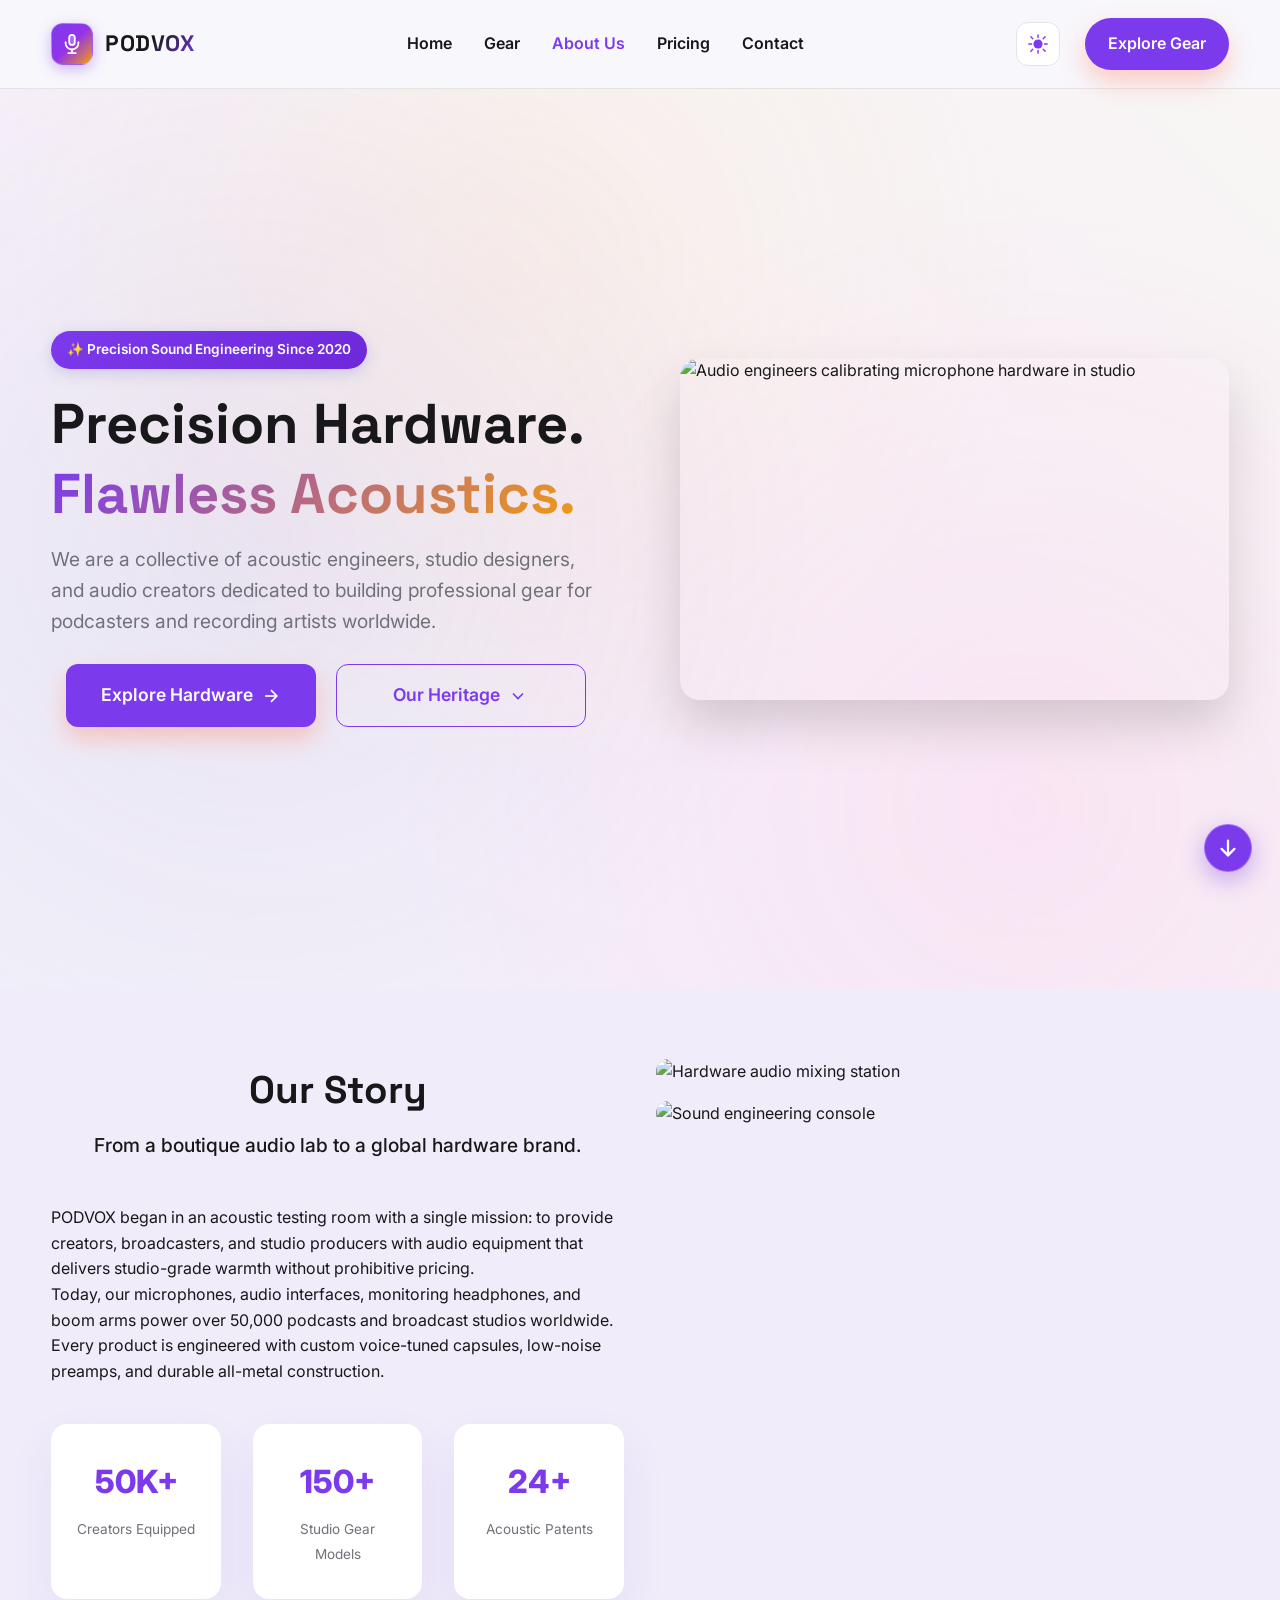
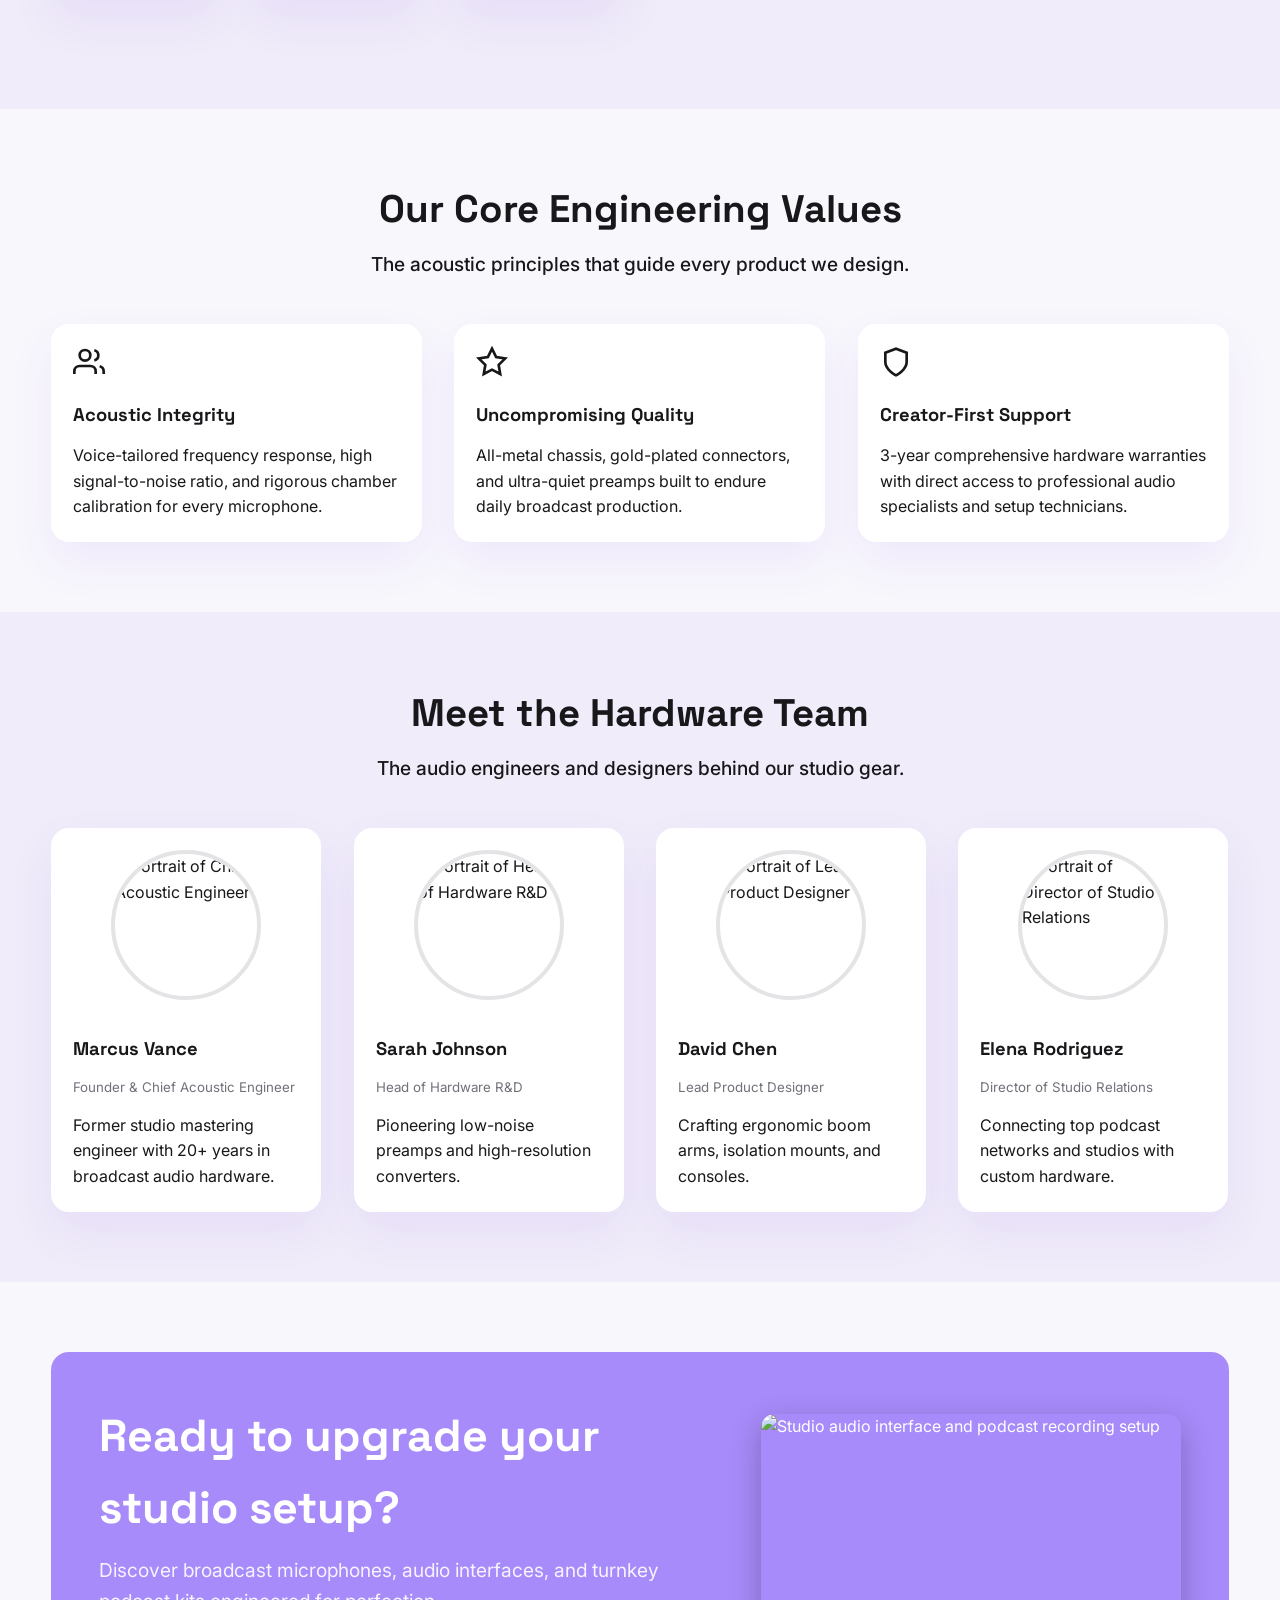
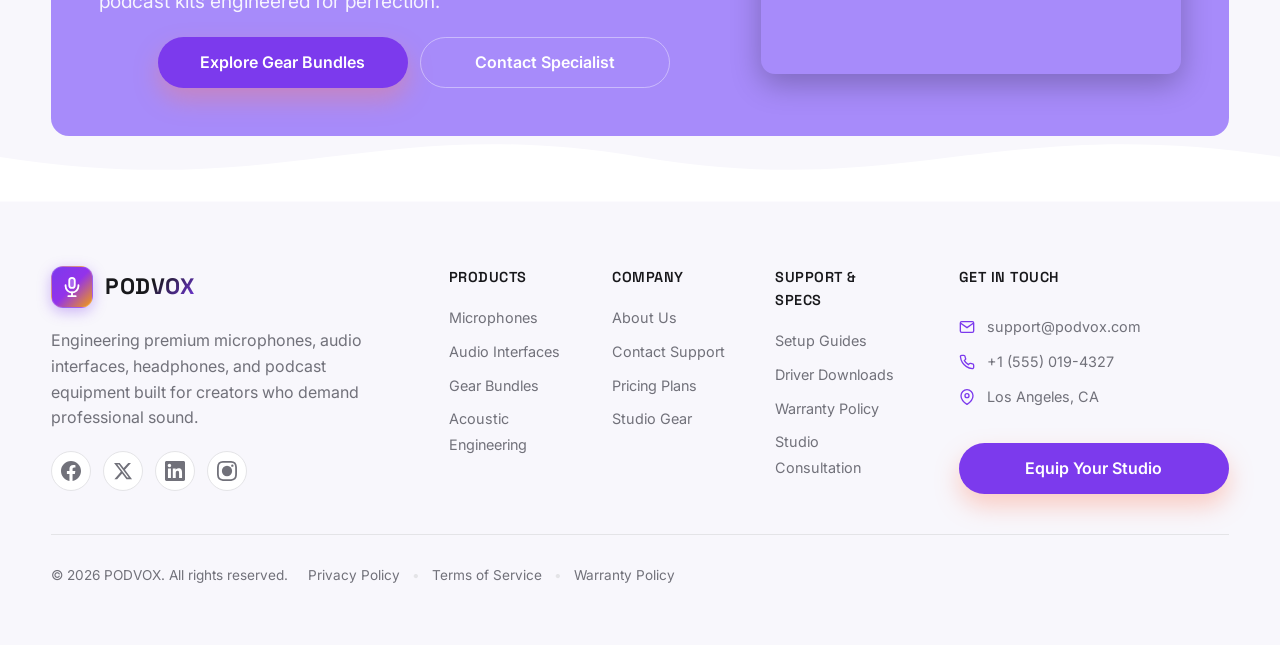
==== commit 6b2c3f77: "Update website assets, header navigation menu, and page layouts" ====
--- a/about.html
+++ b/about.html
@@ -15,7 +15,8 @@
         <div class="container nav">
             <a class="brand" href="index.html">
                 <span class="brand-mark" aria-hidden="true">
-                    <svg viewBox="0 0 24 24" fill="none" stroke="currentColor" stroke-width="2" stroke-linecap="round" stroke-linejoin="round">
+                    <svg viewBox="0 0 24 24" fill="none" stroke="currentColor" stroke-width="2" stroke-linecap="round"
+                        stroke-linejoin="round">
                         <rect x="9" y="2" width="6" height="11" rx="3" fill="rgba(255,255,255,0.25)"></rect>
                         <path d="M5 10v1a7 7 0 0 0 14 0v-1"></path>
                         <line x1="12" y1="18" x2="12" y2="22"></line>
@@ -29,42 +30,14 @@
                     <span class="drawer-brand">Menu</span>
                     <button class="close-nav-toggle" aria-label="Close menu">&times;</button>
                 </div>
-                <a href="index.html">
-                    <svg width="20" height="20" viewBox="0 0 24 24" fill="none" stroke="currentColor" stroke-width="2">
-                        <path d="M3 9l9-7 9 7v11a2 2 0 0 1-2 2H5a2 2 0 0 1-2-2z"></path>
-                        <polyline points="9 22 9 12 15 12 15 22"></polyline>
-                    </svg>
-                    Home
-                </a>
-                <a href="home-2.html">
-                    <svg width="20" height="20" viewBox="0 0 24 24" fill="none" stroke="currentColor" stroke-width="2">
-                        <path d="M3 9l9-7 9 7v11a2 2 0 0 1-2 2H5a2 2 0 0 1-2-2z"></path>
-                        <polyline points="9 22 9 12 15 12 15 22"></polyline>
-                    </svg>
-                    Home 2
-                </a>
-                <a href="about.html" class="active">
-                    <svg width="20" height="20" viewBox="0 0 24 24" fill="none" stroke="currentColor" stroke-width="2">
-                        <circle cx="12" cy="12" r="10"></circle>
-                        <line x1="12" y1="16" x2="12" y2="12"></line>
-                        <line x1="12" y1="8" x2="12.01" y2="8"></line>
-                    </svg>
-                    About Us
-                </a>
-                <a href="pricing.html">
-                    <svg width="20" height="20" viewBox="0 0 24 24" fill="none" stroke="currentColor" stroke-width="2">
-                        <circle cx="12" cy="12" r="10"></circle>
-                        <polyline points="12 6 12 12 16 14"></polyline>
-                    </svg>
-                    Pricing
-                </a>
-                <a href="contact.html">
-                    <svg width="20" height="20" viewBox="0 0 24 24" fill="none" stroke="currentColor" stroke-width="2">
-                        <path d="M4 4h16c1.1 0 2 .9 2 2v12c0 1.1-.9 2-2 2H4c-1.1 0-2-.9-2-2V6c0-1.1.9-2 2-2z"></path>
-                        <polyline points="22,6 12,13 2,6"></polyline>
-                    </svg>
-                    Contact
-                </a>
+                <a href="index.html">Home</a>
+                <a href="home-2.html">Gear</a>
+                <a href="about.html" class="active">About Us</a>
+                <a href="pricing.html">Pricing</a>
+                <a href="contact.html">Contact</a>
+                <div class="nav-drawer-cta">
+                    <a href="pricing.html" class="btn btn-primary btn-drawer">Explore Gear</a>
+                </div>
             </nav>
             <div class="nav-actions">
                 <button class="theme-toggle" type="button" aria-label="Toggle dark mode"></button>
@@ -96,7 +69,9 @@
                         <span class="title-line">Precision Hardware.</span>
                         <span class="title-line title-highlight">Flawless Acoustics.</span>
                     </h1>
-                    <p class="hero-subtitle">We are a collective of acoustic engineers, studio designers, and audio creators dedicated to building professional gear for podcasters and recording artists worldwide.</p>
+                    <p class="hero-subtitle">We are a collective of acoustic engineers, studio designers, and audio
+                        creators dedicated to building professional gear for podcasters and recording artists worldwide.
+                    </p>
                     <div class="hero-actions">
                         <a class="btn btn-primary btn-large" href="pricing.html">
                             <span>Explore Hardware</span>
@@ -118,7 +93,7 @@
                 <div class="hero-visual">
                     <div class="hero-card-3d">
                         <div class="card-face card-front">
-                            <img src="https://images.unsplash.com/photo-1590602847861-f357a9332bbc?auto=format&fit=crop&w=800&q=80"
+                            <img src="https://images.openai.com/static-rsc-4/iRDQjlqa0eLqJvf26urxJQWa-YE20TEXNUOr-6i8asgNf1YGQAsYeOGajg0-IfF-FVD_8_XLT1bS9xIToFigtFeVAHpJJBcnmy5ASidPTD1ynxlIVWnp98lZ5BHlSNzsHb8SK9K6bRdzduge478Hbm9msDI4wBuMmrloFUQIbDfiuTvWfUfLe9t5eRUnPtVR?purpose=fullsize"
                                 alt="Audio engineers calibrating microphone hardware in studio" />
                         </div>
                     </div>
@@ -133,8 +108,12 @@
                         <h2>Our Story</h2>
                         <p>From a boutique audio lab to a global hardware brand.</p>
                     </div>
-                    <p>PODVOX began in an acoustic testing room with a single mission: to provide creators, broadcasters, and studio producers with audio equipment that delivers studio-grade warmth without prohibitive pricing.</p>
-                    <p>Today, our microphones, audio interfaces, monitoring headphones, and boom arms power over 50,000 podcasts and broadcast studios worldwide. Every product is engineered with custom voice-tuned capsules, low-noise preamps, and durable all-metal construction.</p>
+                    <p>PODVOX began in an acoustic testing room with a single mission: to provide creators,
+                        broadcasters, and studio producers with audio equipment that delivers studio-grade warmth
+                        without prohibitive pricing.</p>
+                    <p>Today, our microphones, audio interfaces, monitoring headphones, and boom arms power over 50,000
+                        podcasts and broadcast studios worldwide. Every product is engineered with custom voice-tuned
+                        capsules, low-noise preamps, and durable all-metal construction.</p>
                     <div class="stats-grid">
                         <div class="stat-item">
                             <span class="stat-number">50K+</span>
@@ -151,9 +130,9 @@
                     </div>
                 </div>
                 <div class="visual-stack">
-                    <img src="https://images.unsplash.com/photo-1598488035139-bdbb2231ce04?auto=format&fit=crop&w=800&q=80"
+                    <img src="https://images.openai.com/static-rsc-4/_ZdCAr8M9ggNwQXvzlQGFUZQRxi0ZY13KrKuKHH50nGCpNFt9dJbD8R8cCwcYHlTXDgVa8NdOIexHmP4JIg4g1doc6ST99do_YZ0x1VxPVefKk2QQX3siYb46h2EW_ZLA1zzDnRqC-SKDsQhiMRSk9lgEzeXLXakM4_uogXLr-s?purpose=inline"
                         alt="Hardware audio mixing station" class="stack-img main-img">
-                    <img src="https://images.unsplash.com/photo-1511671782779-c97d3d27a1d4?auto=format&fit=crop&w=600&q=80"
+                    <img src="https://images.openai.com/static-rsc-4/Bf7-MpTJi3WDEDDTetURwbrxoKc5qSMbdCUbDyCpoORLsNewlDspJLvgRFt3QncoQsQ42UZVQo1CcLAqjFlv0uwA2Hdbylmn9ZPMEK-3NXtLO5XZRq9O16qCtmDoqKwReNxufmEBm45Nx5at5P_Wi7cLfaSkMJkqI9aHHeHtOD2lI3xX_7WWQHbg2Hsv0pmK?purpose=fullsize"
                         alt="Sound engineering console" class="stack-img sub-img">
                 </div>
             </div>
@@ -177,7 +156,8 @@
                             </svg>
                         </div>
                         <h3>Acoustic Integrity</h3>
-                        <p>Voice-tailored frequency response, high signal-to-noise ratio, and rigorous chamber calibration for every microphone.</p>
+                        <p>Voice-tailored frequency response, high signal-to-noise ratio, and rigorous chamber
+                            calibration for every microphone.</p>
                     </article>
                     <article class="card">
                         <div class="icon-box">
@@ -189,7 +169,8 @@
                             </svg>
                         </div>
                         <h3>Uncompromising Quality</h3>
-                        <p>All-metal chassis, gold-plated connectors, and ultra-quiet preamps built to endure daily broadcast production.</p>
+                        <p>All-metal chassis, gold-plated connectors, and ultra-quiet preamps built to endure daily
+                            broadcast production.</p>
                     </article>
                     <article class="card">
                         <div class="icon-box">
@@ -199,7 +180,8 @@
                             </svg>
                         </div>
                         <h3>Creator-First Support</h3>
-                        <p>3-year comprehensive hardware warranties with direct access to professional audio specialists and setup technicians.</p>
+                        <p>3-year comprehensive hardware warranties with direct access to professional audio specialists
+                            and setup technicians.</p>
                     </article>
                 </div>
             </div>
@@ -253,14 +235,15 @@
                 <div class="cta-banner cta-split">
                     <div>
                         <h2>Ready to upgrade your studio setup?</h2>
-                        <p>Discover broadcast microphones, audio interfaces, and turnkey podcast kits engineered for perfection.</p>
+                        <p>Discover broadcast microphones, audio interfaces, and turnkey podcast kits engineered for
+                            perfection.</p>
                         <div class="cta-actions">
                             <a class="btn btn-primary" href="pricing.html">Explore Gear Bundles</a>
                             <a class="btn btn-outline" href="contact.html">Contact Specialist</a>
                         </div>
                     </div>
                     <img class="media-cover cta-media"
-                        src="https://images.unsplash.com/photo-1598488035139-bdbb2231ce04?auto=format&fit=crop&w=1200&q=80"
+                        src="https://images.openai.com/static-rsc-4/UE0gcEYqwy7_krSqL-0TEqIM8KWgIDnuT2ZSdberpk76zzlqCreGD-TM2Cjpdm7AAflN6YzZ112ONIybQkS4DDan4pzq5DiYF5bSWOroYUHYnr4OUDtVq6jtgpX00AOILuh4ErKrmfAeW0m0DA4l3Pwq2ATm99YQ_C7m-XALfDyrknh1L1iaGVboOMt2wncy?purpose=fullsize"
                         alt="Studio audio interface and podcast recording setup" />
                 </div>
             </div>
@@ -280,7 +263,8 @@
                 <div class="footer-brand">
                     <a class="brand" href="index.html">
                         <span class="brand-mark" aria-hidden="true">
-                            <svg viewBox="0 0 24 24" fill="none" stroke="currentColor" stroke-width="2" stroke-linecap="round" stroke-linejoin="round">
+                            <svg viewBox="0 0 24 24" fill="none" stroke="currentColor" stroke-width="2"
+                                stroke-linecap="round" stroke-linejoin="round">
                                 <rect x="9" y="2" width="6" height="11" rx="3" fill="rgba(255,255,255,0.25)"></rect>
                                 <path d="M5 10v1a7 7 0 0 0 14 0v-1"></path>
                                 <line x1="12" y1="18" x2="12" y2="22"></line>
@@ -289,7 +273,8 @@
                         </span>
                         <span class="brand-text">PODVOX</span>
                     </a>
-                    <p class="footer-description">Engineering premium microphones, audio interfaces, headphones, and podcast equipment built for creators who demand professional sound.</p>
+                    <p class="footer-description">Engineering premium microphones, audio interfaces, headphones, and
+                        podcast equipment built for creators who demand professional sound.</p>
                     <div class="footer-social">
                         <a href="#" class="social-icon" aria-label="Facebook">
                             <svg width="20" height="20" viewBox="0 0 24 24" fill="currentColor">
--- a/assets/css/style.css
+++ b/assets/css/style.css
@@ -329,6 +329,7 @@
 
 /* Hide mobile-specific elements globally */
 .nav-drawer-header,
+.nav-drawer-cta,
 .nav-links a svg,
 .mobile-only {
   display: none;
@@ -512,6 +513,8 @@
 .hero-actions .btn,
 .cta-actions .btn {
   margin: 0;
+  min-width: 250px;
+  justify-content: center;
 }
 
 .badge {
@@ -594,6 +597,19 @@
   display: grid;
   grid-template-columns: repeat(auto-fit, minmax(230px, 1fr));
   gap: 32px;
+}
+
+@media (min-width: 601px) and (max-width: 1024px) {
+  .card-grid {
+    grid-template-columns: repeat(2, 1fr);
+  }
+
+  .card-grid > .card:nth-child(3):last-child {
+    grid-column: 1 / -1;
+    justify-self: center;
+    width: 100%;
+    max-width: calc(50% - 16px);
+  }
 }
 
 .card {
@@ -1574,18 +1590,48 @@
   .nav-links a {
     display: flex;
     align-items: center;
-    gap: 16px;
     padding: 16px 24px;
     font-size: 1.1rem;
     color: var(--ink) !important;
     text-decoration: none;
-    border-bottom: 1px solid rgba(0, 0, 0, 0.05);
+    border-bottom: 1px solid var(--border);
+    transition: all 0.2s ease;
+  }
+
+  .nav-links a:hover {
+    color: var(--primary) !important;
+    background: rgba(124, 58, 237, 0.05);
+  }
+
+  .nav-links a.active {
+    color: var(--primary) !important;
+    font-weight: 700 !important;
+    background: rgba(124, 58, 237, 0.1) !important;
+    border-left: 4px solid var(--primary);
+    padding-left: 20px;
   }
 
   .nav-links a svg {
+    display: none !important;
+  }
+
+  .nav-drawer-cta {
     display: block !important;
-    color: var(--primary);
-    flex-shrink: 0;
+    padding: 24px;
+    margin-top: auto;
+    border-top: 1px solid var(--border);
+  }
+
+  .nav-drawer-cta .btn {
+    display: flex !important;
+    width: 100% !important;
+    box-sizing: border-box !important;
+    text-align: center;
+    justify-content: center;
+    align-items: center;
+    padding: 14px 20px;
+    font-size: 1rem;
+    font-weight: 600;
   }
 
   .footer-grid {
@@ -1675,11 +1721,6 @@
   .hero-actions,
   .cta-actions {
     justify-content: center;
-  }
-
-  .hero-actions .btn-outline,
-  .cta-actions .btn-outline {
-    display: none;
   }
 
   .cta-banner .btn {
@@ -2298,10 +2339,12 @@
   border-radius: 999px;
   border: 1px solid var(--border);
   box-shadow: inset 0 2px 4px rgba(0, 0, 0, 0.05);
+  max-width: 100%;
+  box-sizing: border-box;
 }
 
 .pricing-tab-btn {
-  padding: 12px 32px;
+  padding: 12px 28px;
   border-radius: 999px;
   border: none;
   background: transparent;
@@ -2310,6 +2353,7 @@
   cursor: pointer;
   transition: all 0.3s cubic-bezier(0.16, 1, 0.3, 1);
   font-size: 1rem;
+  box-sizing: border-box;
 }
 
 .pricing-tab-btn.active {
@@ -2422,15 +2466,20 @@
 
   .trust-badges {
     flex-direction: column;
-    gap: 20px;
+    gap: 16px;
     align-items: center;
+    width: 100%;
   }
 
   .trust-badge {
-    width: 100%;
-    max-width: 300px;
+    width: min(280px, 100%);
+    min-width: min(280px, 100%);
+    max-width: 100%;
+    box-sizing: border-box;
     flex-direction: row;
-    justify-content: center;
+    justify-content: flex-start;
+    padding: 14px 26px;
+    gap: 14px;
     text-align: left;
   }
 }
@@ -2461,18 +2510,61 @@
     margin-bottom: 15px;
   }
 
+  .trust-badges {
+    width: 100%;
+    flex-direction: column;
+    align-items: center;
+    gap: 12px;
+  }
+
   .trust-badge {
-    min-width: auto;
-    padding: 15px;
+    width: min(280px, 100%);
+    min-width: min(280px, 100%);
+    max-width: 100%;
+    box-sizing: border-box;
+    flex-direction: row;
+    justify-content: flex-start;
+    padding: 14px 26px;
+    gap: 14px;
+    text-align: left;
   }
 
   .trust-badge svg {
     width: 24px;
     height: 24px;
+    flex-shrink: 0;
   }
 
   .trust-badge span {
     font-size: 0.85rem;
+    white-space: nowrap;
+  }
+
+  .pricing-tabs-wrap {
+    padding: 0 16px;
+    margin-top: 15px;
+    margin-bottom: 30px;
+    width: 100%;
+    box-sizing: border-box;
+  }
+
+  .pricing-tabs {
+    flex-direction: column;
+    width: 100%;
+    max-width: 340px;
+    border-radius: 16px;
+    padding: 6px;
+    gap: 8px;
+    box-sizing: border-box;
+  }
+
+  .pricing-tab-btn {
+    width: 100%;
+    border-radius: 12px;
+    padding: 12px 16px;
+    font-size: 0.95rem;
+    text-align: center;
+    box-sizing: border-box;
   }
 }
 
@@ -3427,6 +3519,7 @@
   right: 0;
   bottom: 0;
   pointer-events: none;
+  transition: opacity 0.3s ease;
 }
 
 .creator-floats .float-1 {
@@ -3524,6 +3617,15 @@
   .creator-hero-unique .hero-actions {
     flex-direction: column;
     align-items: center;
+    gap: 12px;
+  }
+
+  .creator-hero-unique .hero-actions .btn {
+    width: 100% !important;
+    max-width: 290px;
+    justify-content: center;
+    box-sizing: border-box;
+    display: flex !important;
   }
 
   .creator-hero-unique .hero-features {
@@ -3535,13 +3637,44 @@
     height: auto;
   }
 
+  .creator-card-3d:hover .creator-floats,
+  .creator-card-3d:active .creator-floats,
+  .creator-card-3d .card-face:hover ~ .creator-floats,
+  .hero-card-3d:hover .floating-elements,
+  .hero-card-3d:active .floating-elements,
+  .hero-card-3d .card-face:hover ~ .floating-elements {
+    opacity: 0 !important;
+    pointer-events: none;
+  }
+
+  .revenue-overlay {
+    padding: 16px 20px;
+    gap: 12px;
+  }
+
   .revenue-stats {
-    flex-direction: row;
-    gap: 15px;
+    flex-direction: column;
+    gap: 8px;
   }
 
   .revenue-number {
-    font-size: 1.4rem;
+    font-size: 1.25rem;
+    margin-bottom: 2px;
+  }
+
+  .revenue-label {
+    font-size: 0.8rem;
+  }
+
+  .play-button {
+    width: 54px;
+    height: 54px;
+    flex-shrink: 0;
+  }
+
+  .play-button svg {
+    width: 20px;
+    height: 20px;
   }
 }
 
@@ -3904,6 +4037,16 @@
   .creator-actions {
     flex-direction: column;
     align-items: center;
+    gap: 12px;
+  }
+
+  .hero-actions .btn,
+  .creator-actions .btn {
+    width: 100% !important;
+    max-width: 290px;
+    justify-content: center;
+    box-sizing: border-box;
+    display: flex !important;
   }
 
   .hero-features,
@@ -4228,4 +4371,120 @@
     display: flex !important;
     flex-direction: column !important;
   }
+}
+
+/* Top to Bottom Floating Button (Visible in all sections) */
+.top-to-bottom-btn {
+  position: fixed;
+  bottom: 28px;
+  right: 28px;
+  width: 48px;
+  height: 48px;
+  border-radius: 50%;
+  background: var(--button-primary-bg, #7C3AED);
+  color: var(--button-primary-text, #ffffff);
+  border: 1px solid rgba(255, 255, 255, 0.25);
+  box-shadow: 0 8px 24px rgba(124, 58, 237, 0.4);
+  display: flex !important;
+  align-items: center;
+  justify-content: center;
+  cursor: pointer;
+  z-index: 99999;
+  transition: transform 0.25s ease, box-shadow 0.25s ease, background-color 0.25s ease;
+  outline: none;
+}
+
+.top-to-bottom-btn:hover {
+  transform: translateY(-3px) scale(1.06);
+  box-shadow: 0 12px 28px rgba(124, 58, 237, 0.55);
+  background: var(--primary-dark, #6D28D9);
+}
+
+.top-to-bottom-btn:active {
+  transform: translateY(0) scale(0.96);
+}
+
+.top-to-bottom-btn svg {
+  transition: transform 0.3s ease;
+  pointer-events: none;
+}
+
+.top-to-bottom-btn.at-bottom svg {
+  transform: rotate(180deg);
+}
+
+@media (max-width: 600px) {
+  .top-to-bottom-btn {
+    bottom: 20px;
+    right: 20px;
+    width: 44px;
+    height: 44px;
+  }
+}
+
+/* Contact Page Map Section */
+.map-card {
+  background: var(--card);
+  border-radius: var(--radius);
+  border: 1px solid var(--border);
+  box-shadow: var(--shadow);
+  overflow: hidden;
+  margin-top: 24px;
+}
+
+.map-card iframe {
+  width: 100%;
+  height: 420px;
+  display: block;
+  border: none;
+}
+
+.map-info-bar {
+  display: grid;
+  grid-template-columns: repeat(3, 1fr);
+  gap: 24px;
+  padding: 24px 32px;
+  background: var(--card);
+  border-top: 1px solid var(--border);
+}
+
+.map-info-item {
+  display: flex;
+  align-items: center;
+  gap: 16px;
+}
+
+.map-info-item svg {
+  color: var(--primary);
+  flex-shrink: 0;
+  width: 24px;
+  height: 24px;
+}
+
+.map-info-item div {
+  display: flex;
+  flex-direction: column;
+  gap: 4px;
+}
+
+.map-info-item strong {
+  font-size: 0.95rem;
+  color: var(--ink);
+}
+
+.map-info-item span {
+  font-size: 0.88rem;
+  color: var(--muted);
+}
+
+@media (max-width: 900px) {
+  .map-info-bar {
+    grid-template-columns: 1fr;
+    gap: 16px;
+    padding: 20px;
+  }
+
+  .map-card iframe {
+    height: 320px;
+  }
 }
